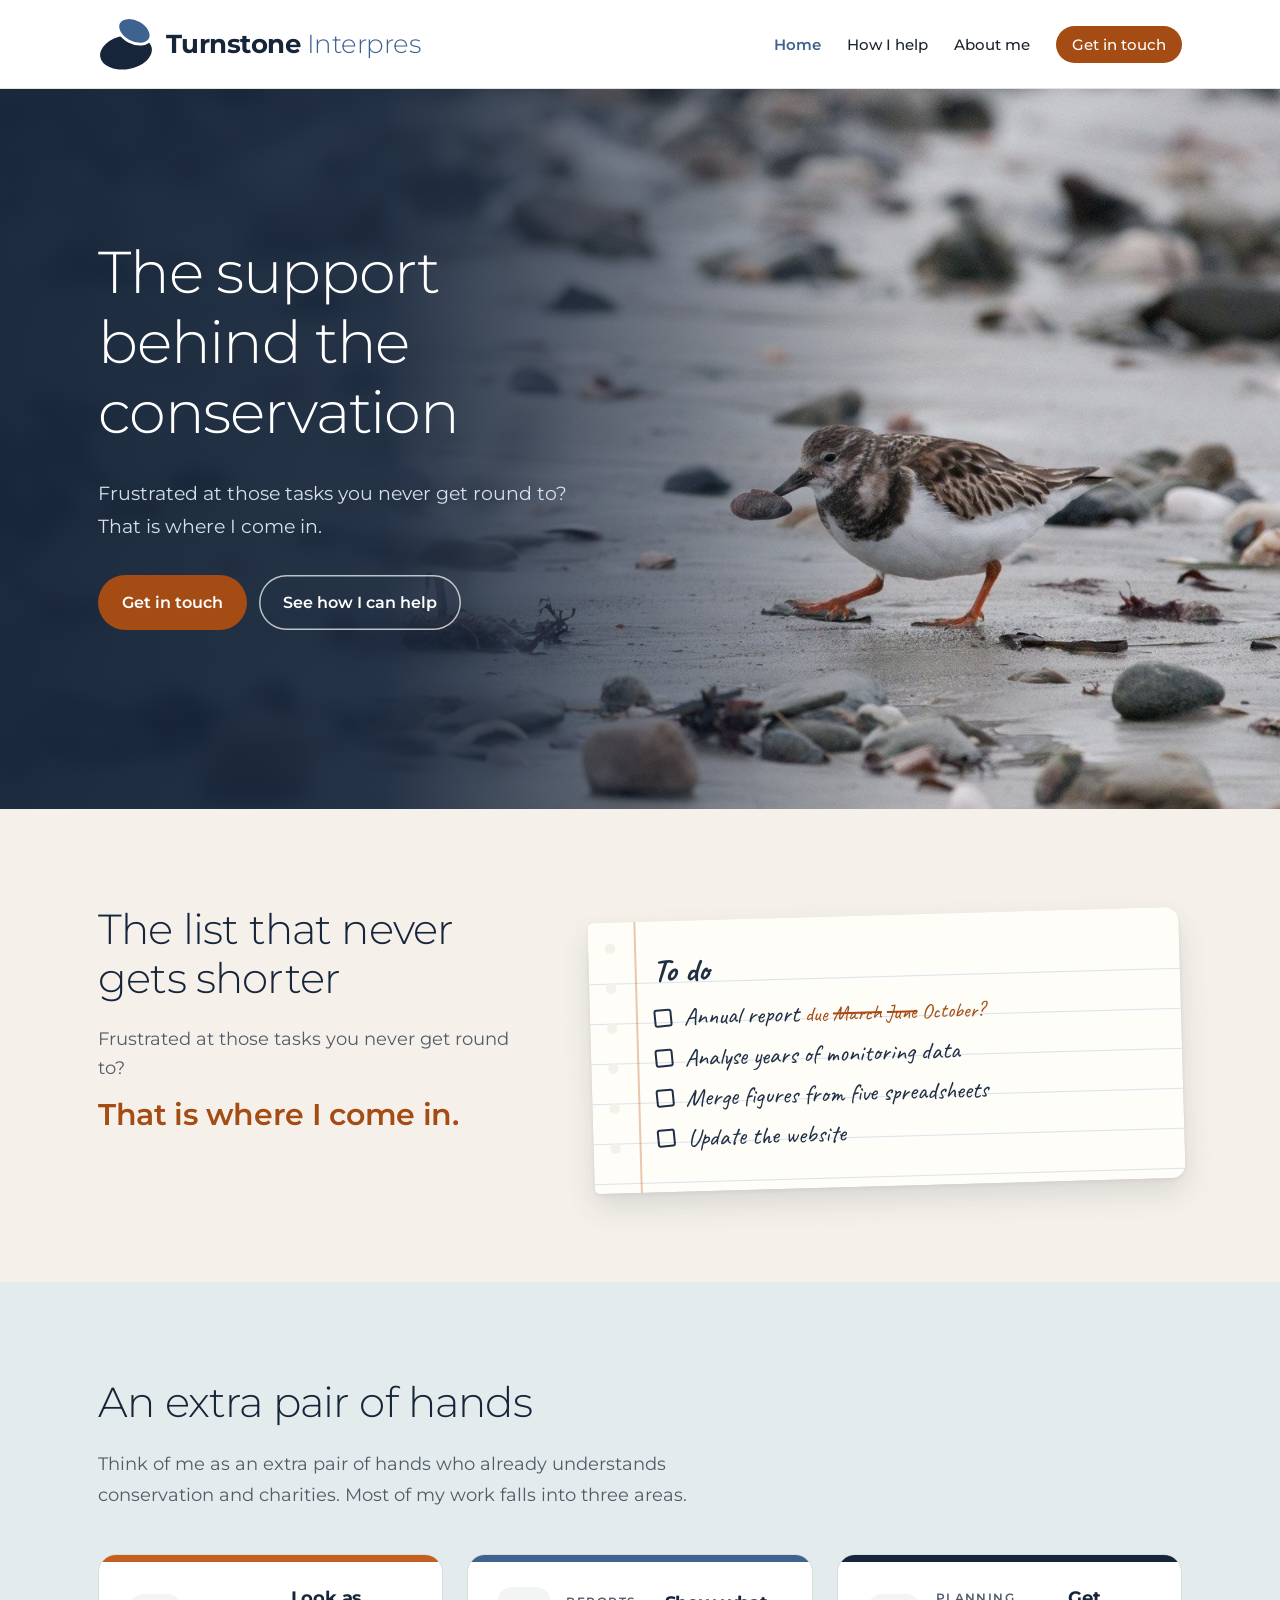
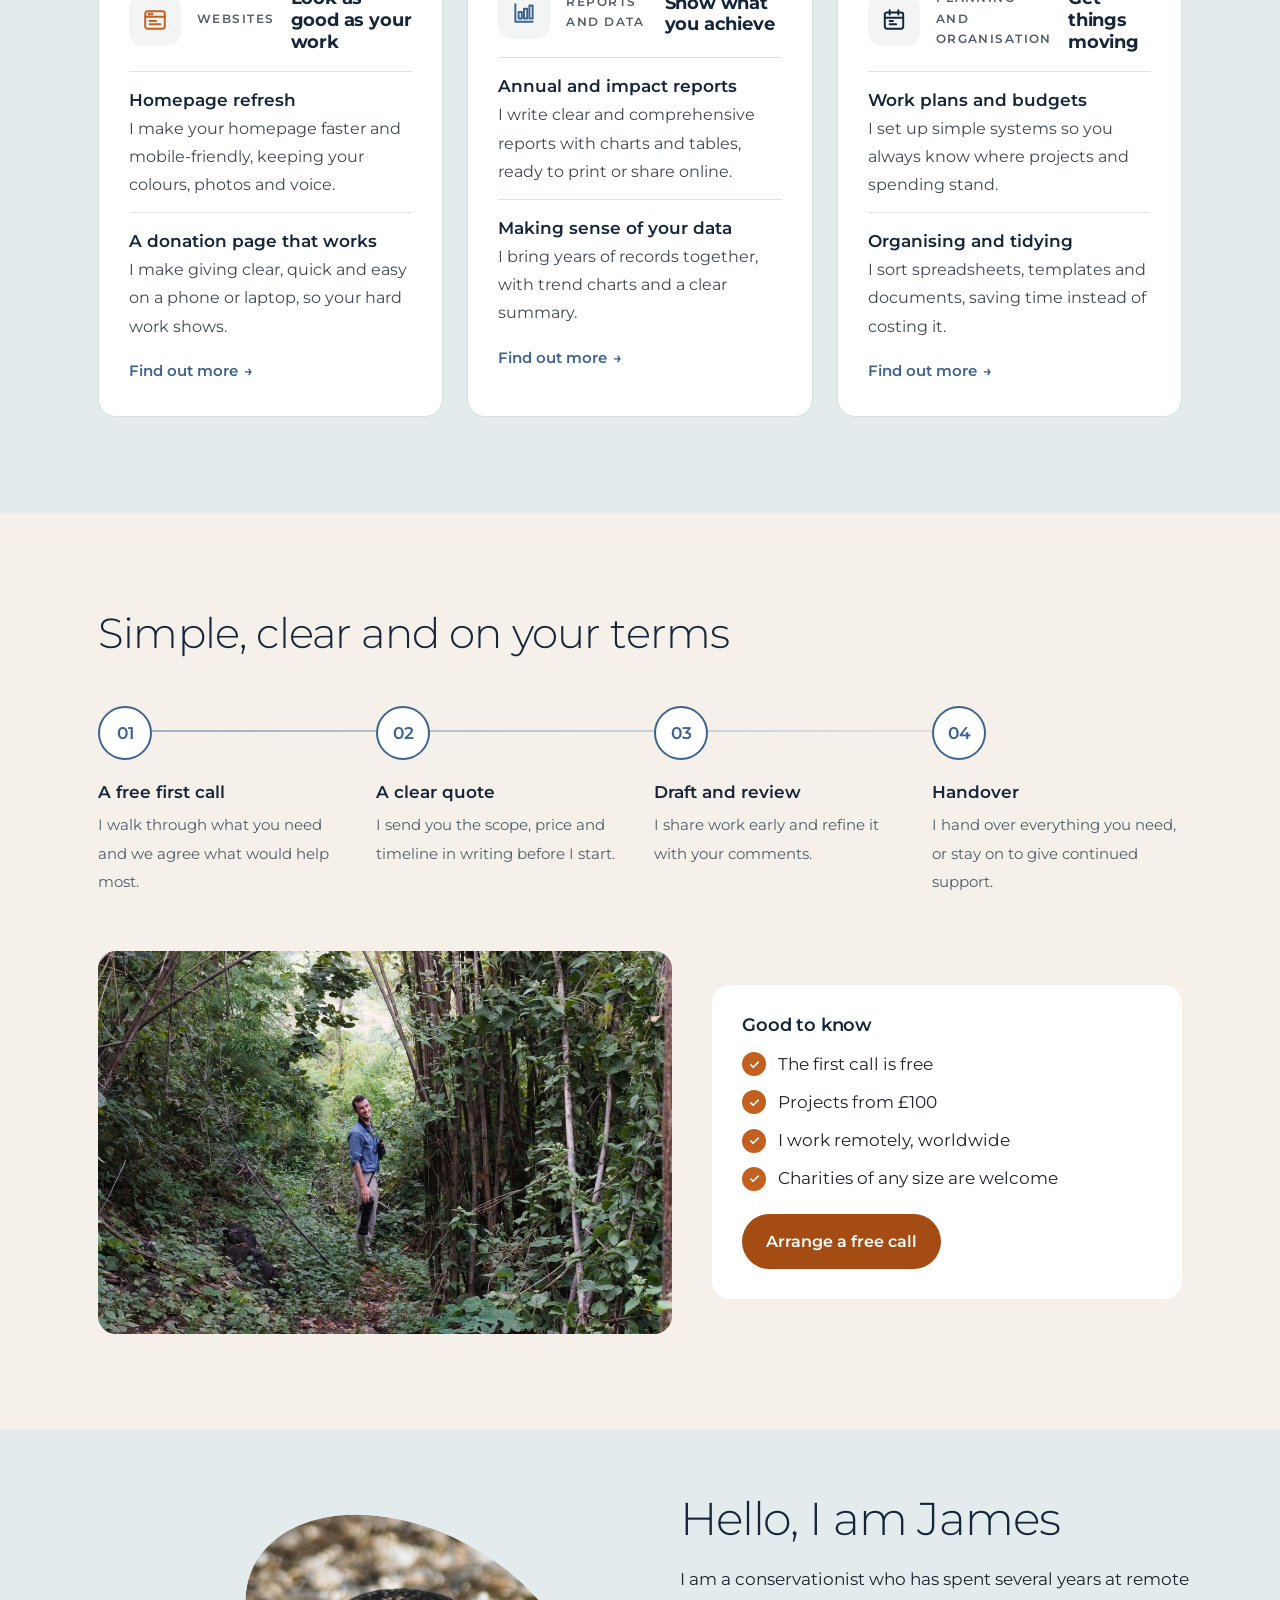
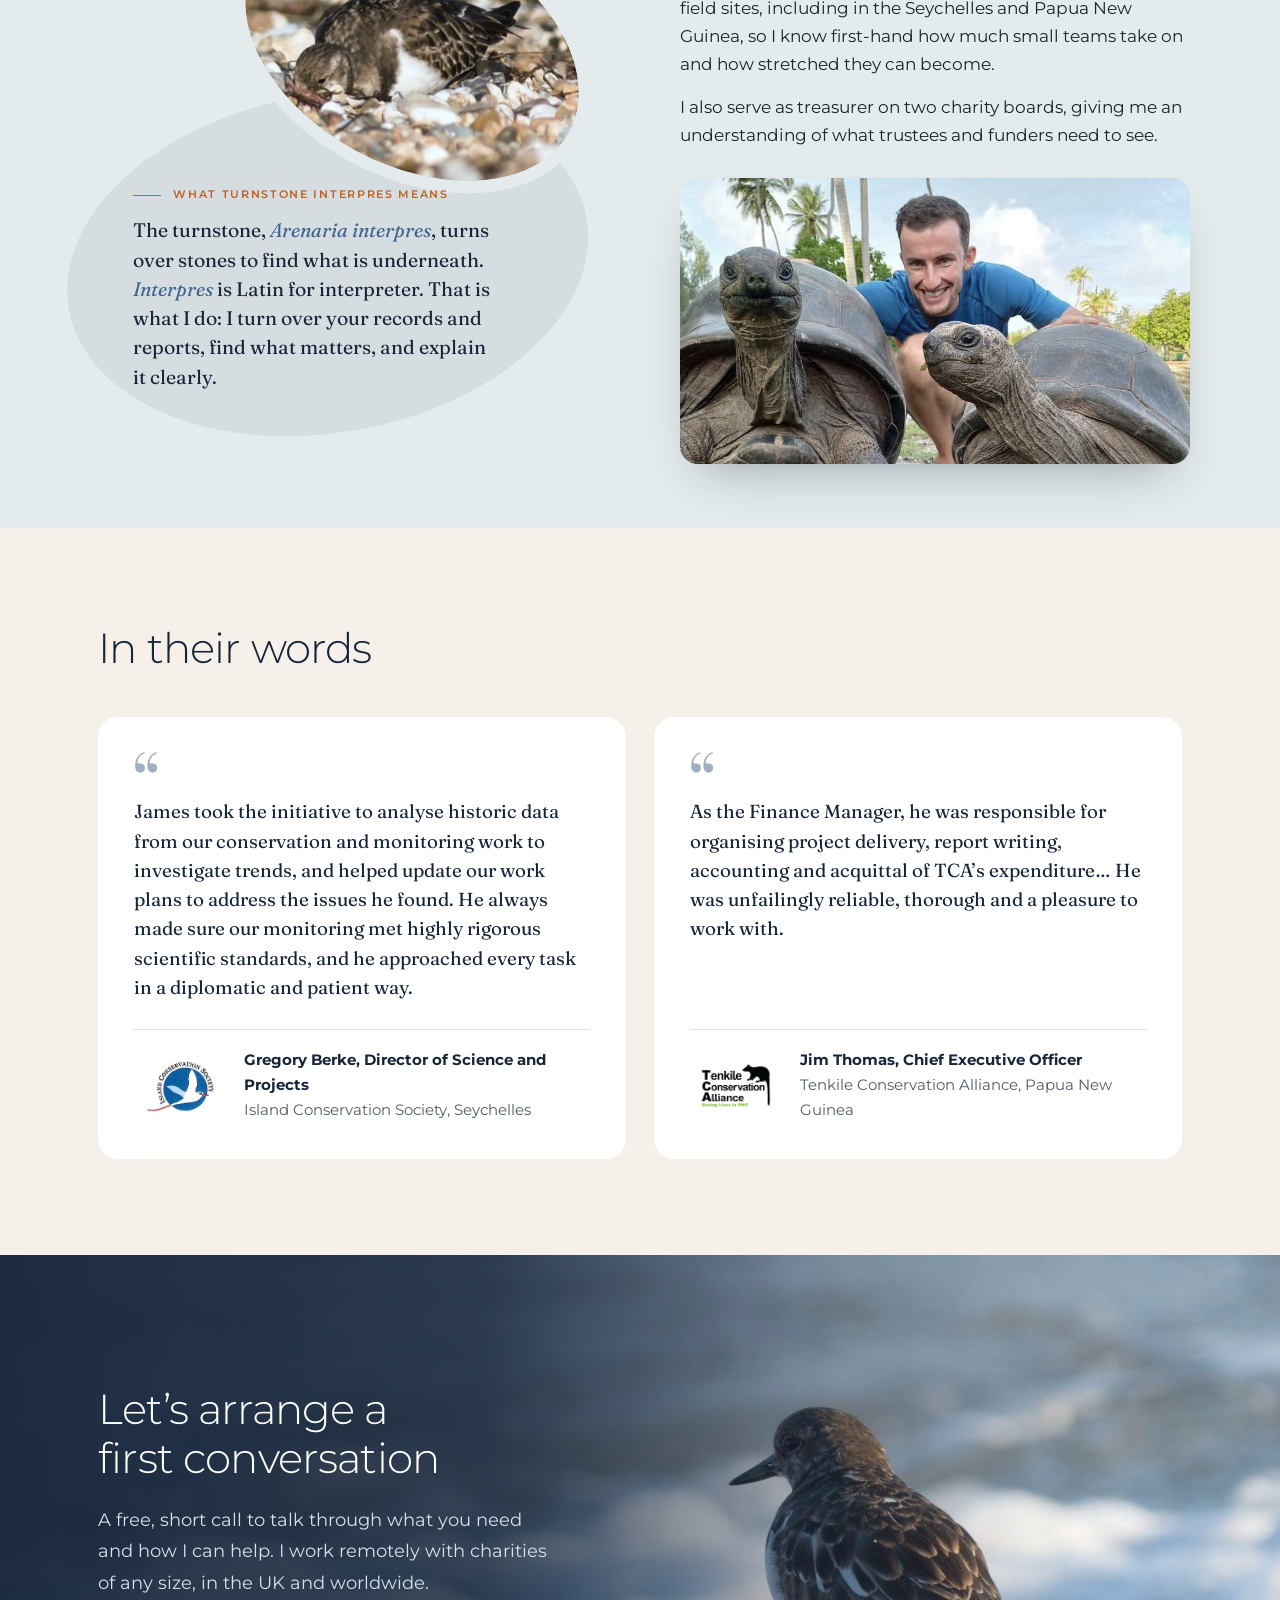
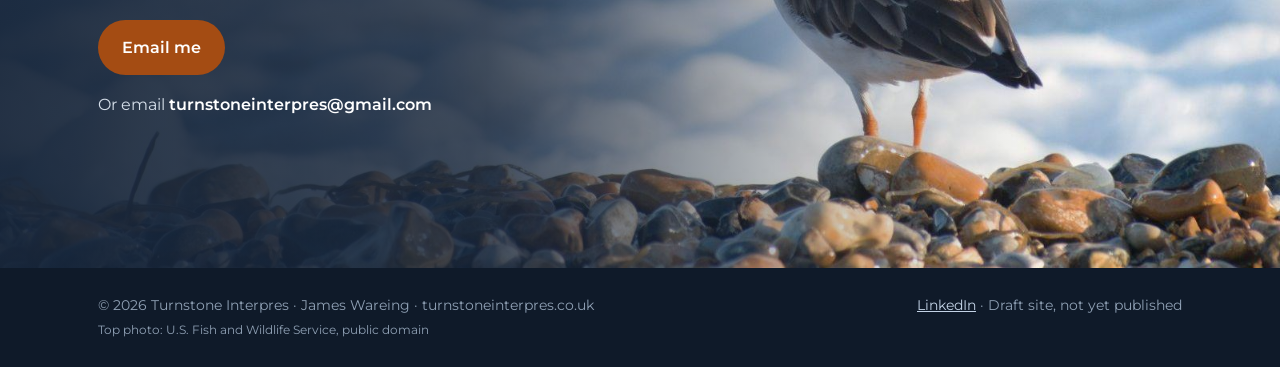
==== index.html @ 76ada9de "Update hero copy and keep it in non-orange text" ====
<!doctype html>
<html lang="en-GB">
<head>
<meta charset="utf-8">
<meta name="viewport" content="width=device-width, initial-scale=1">
<title>Turnstone Interpres | The support behind the conservation</title>
<meta name="description" content="Reports, data, admin support and websites for conservation charities.">
<meta name="robots" content="noindex">
<link rel="icon" href="images/favicon.svg" type="image/svg+xml">
<link rel="preconnect" href="https://fonts.googleapis.com">
<link href="https://fonts.googleapis.com/css2?family=Fraunces:ital,opsz,wght@0,9..144,400;0,9..144,600;1,9..144,400;1,9..144,500&family=Caveat:wght@500;700&family=Montserrat:ital,wght@0,300;0,400;0,500;0,600;0,700;1,300;1,400&display=swap" rel="stylesheet">
<link rel="stylesheet" href="css/site.css">
</head>
<body>
<a class="skip" href="#top">Skip to content</a>

<header>
  <div class="wrap bar">
    <a class="brand" href="index.html" aria-label="Turnstone Interpres, home">
      <svg viewBox="2 10 120 116" aria-hidden="true">
        <ellipse cx="62" cy="86" rx="56" ry="36" fill="#16253a" transform="rotate(-10 62 86)"/>
        <ellipse cx="80" cy="40" rx="38" ry="25" fill="#3f6390" transform="rotate(28 80 40)"/>
        <ellipse cx="80" cy="40" rx="38" ry="25" fill="none" stroke="#fff" stroke-width="6" transform="rotate(28 80 40)"/>
      </svg>
      <span><span class="name">Turnstone <span class="sub">Interpres</span></span></span>
    </a>
    <nav aria-label="Main">
      <ul>
        <li><a class="active" href="index.html" aria-current="page">Home</a></li>
        <li><a href="what-i-do.html">How I help</a></li>
        <li><a href="#about">About me</a></li>
        <li><a class="cta" href="#contact">Get in touch</a></li>
      </ul>
    </nav>
  </div>
</header>

<main id="top">
  <div class="hero">
    <img src="images/hero-pebble-wide.jpg" alt="A ruddy turnstone picking up a pebble on a stony beach" width="1760" height="900">
    <div class="wrap">
      <div class="text">
        <div class="eyebrow">For conservation charities</div>
        <h1>The support behind the conservation</h1>
        <p class="lead">Frustrated at those tasks you never get round to?<br>That is where I come in.</p>
        <div class="actions">
          <a class="btn primary" href="#contact">Get in touch</a>
          <a class="btn ghost" href="what-i-do.html">See how I can help</a>
        </div>
      </div>
    </div>
  </div>

  <section class="familiar" id="familiar">
    <div class="wrap familiar-grid">
      <div>
        <h2>The list that never gets shorter</h2>
        <p class="statement">Frustrated at those tasks you never get round to?</p>
        <p class="come-in">That is where I come in.</p>
      </div>
      <div class="notebook" role="img" aria-label="A handwritten to-do list: annual report, overdue since March; analyse years of monitoring data; merge figures from five spreadsheets; update the website">
        <p class="nb-title">To do</p>
        <ul aria-hidden="true">
          <li><span class="box"></span><span>Annual report <span class="due">due <s>March</s> <s>June</s> October?</span></span></li>
          <li><span class="box"></span><span>Analyse years of monitoring data</span></li>
          <li><span class="box"></span><span>Merge figures from five spreadsheets</span></li>
          <li><span class="box"></span><span>Update the website</span></li>
        </ul>
      </div>
    </div>
  </section>

  <section id="help" class="help">
    <div class="wrap">
      <div class="eyebrow">How I can help</div>
      <h2>An extra pair of hands</h2>
      <p class="lead">Think of me as an extra pair of hands who already understands conservation and charities. Most of my work falls into three areas.</p>
      <div class="services">
        <div class="card c-web">
          <div class="card-head"><div class="badge"><svg class="icon" aria-hidden="true" viewBox="0 0 24 24"><rect x="3" y="4" width="18" height="16" rx="2"/><path d="M3 9h18"/><circle cx="6.5" cy="6.5" r=".6"/><circle cx="9" cy="6.5" r=".6"/><path d="M7 13h6M7 16h10"/></svg></div><div class="tag">Websites</div><h3>Look as good as your work</h3></div>
          <ul><li><strong>Homepage refresh</strong><span>I make your homepage faster and mobile-friendly, keeping your colours, photos and voice.</span></li><li><strong>A donation page that works</strong><span>I make giving clear, quick and easy on a phone or laptop, so your hard work shows.</span></li></ul>
          <a class="more" href="what-i-do.html#websites" aria-label="Find out more about websites">Find out more</a>
        </div>
        <div class="card c-rep">
          <div class="card-head"><div class="badge"><svg class="icon" aria-hidden="true" viewBox="0 0 24 24"><path d="M4 4v16h16"/><rect x="7" y="11" width="3" height="6"/><rect x="12" y="8" width="3" height="9"/><rect x="17" y="5" width="3" height="12"/></svg></div><div class="tag">Reports and data</div><h3>Show what you achieve</h3></div>
          <ul><li><strong>Annual and impact reports</strong><span>I write clear and comprehensive reports with charts and tables, ready to print or share online.</span></li><li><strong>Making sense of your data</strong><span>I bring years of records together, with trend charts and a clear summary.</span></li></ul>
          <a class="more" href="what-i-do.html#reports" aria-label="Find out more about reports and data">Find out more</a>
        </div>
        <div class="card c-plan">
          <div class="card-head"><div class="badge"><svg class="icon" aria-hidden="true" viewBox="0 0 24 24"><rect x="3.5" y="5" width="17" height="15" rx="2"/><path d="M3.5 10h17M8 3v4M16 3v4"/><path d="M8 13h3M8 16h6"/></svg></div><div class="tag">Planning and organisation</div><h3>Get things moving</h3></div>
          <ul><li><strong>Work plans and budgets</strong><span>I set up simple systems so you always know where projects and spending stand.</span></li><li><strong>Organising and tidying</strong><span>I sort spreadsheets, templates and documents, saving time instead of costing it.</span></li></ul>
          <a class="more" href="what-i-do.html#admin" aria-label="Find out more about planning and organisation">Find out more</a>
        </div>
      </div>
    </div>
  </section>

  <section id="how" class="how-sec">
    <div class="wrap">
      <div class="eyebrow">How I work</div>
      <h2>Simple, clear and on your terms</h2>
      <ol class="steps">
        <li><strong>A free first call</strong><span>I walk through what you need and we agree what would help most.</span></li>
        <li><strong>A clear quote</strong><span>I send you the scope, price and timeline in writing before I start.</span></li>
        <li><strong>Draft and review</strong><span>I share work early and refine it with your comments.</span></li>
        <li><strong>Handover</strong><span>I hand over everything you need, or stay on to give continued support.</span></li>
      </ol>
      <div class="how-foot">
        <img src="images/james-forest.jpg" alt="James Wareing with binoculars and a camera on a forest track" width="1100" height="734" loading="lazy">
        <div class="ai facts-box">
          <h3>Good to know</h3>
          <ul class="checks light">
            <li><span class="tick"><svg aria-hidden="true" viewBox="0 0 24 24"><path d="M5 12.5l4.5 4.5L19 7.5"/></svg></span>The first call is free</li>
            <li><span class="tick"><svg aria-hidden="true" viewBox="0 0 24 24"><path d="M5 12.5l4.5 4.5L19 7.5"/></svg></span>Projects from &#163;100</li>
            <li><span class="tick"><svg aria-hidden="true" viewBox="0 0 24 24"><path d="M5 12.5l4.5 4.5L19 7.5"/></svg></span>I work remotely, worldwide</li>
            <li><span class="tick"><svg aria-hidden="true" viewBox="0 0 24 24"><path d="M5 12.5l4.5 4.5L19 7.5"/></svg></span>Charities of any size are welcome</li>
          </ul>
          <a class="btn primary" href="#contact">Arrange a free call</a>
        </div>
      </div>
    </div>
  </section>

  <section class="ab" id="about" aria-labelledby="about-h">
    <div class="ab-wrap">
      <div class="person">
        <h2 id="about-h">Hello, I am James</h2>
        <p>I am a conservationist who has spent several years at remote field sites, including in the Seychelles and Papua New Guinea, so I know first-hand how much small teams take on and how stretched they can become.</p>
        <p>I also serve as treasurer on two charity boards, giving me an understanding of what trustees and funders need to see.</p>
        <div class="photo"><img src="images/about-tortoises-t.jpg" alt="James Wareing crouching between two giant tortoises in the Seychelles" width="930" height="775" loading="lazy"></div>
      </div>
      <figure class="mark">
        <svg viewBox="2 10 124 116" aria-hidden="true">
          <defs><clipPath id="ab-small"><ellipse cx="80" cy="40" rx="38" ry="25" transform="rotate(28 80 40)"/></clipPath></defs>
          <ellipse class="big" cx="62" cy="86" rx="56" ry="36" fill="#16253a" fill-opacity=".065" transform="rotate(-10 62 86)"/>
          <image href="images/about-forage.jpg" x="30" y="8" width="102" height="64.6" preserveAspectRatio="xMidYMid slice" clip-path="url(#ab-small)"/>
          <ellipse cx="80" cy="40" rx="39.3" ry="26.3" fill="none" stroke="#e4ebec" stroke-width="2.6" transform="rotate(28 80 40)"/>
        </svg>
        <figcaption class="meaning">
          <h3 class="kicker">What Turnstone Interpres means</h3>
          <blockquote>The turnstone, <em>Arenaria interpres</em>, turns over stones to find what is underneath. <em>Interpres</em> is Latin for interpreter. That is what I do: I turn over your records and reports, find what matters, and explain it clearly.</blockquote>
        </figcaption>
      </figure>
    </div>
  </section>

  <section id="references" class="refs">
    <div class="wrap">
      <div class="eyebrow">What people say</div>
      <h2>In their words</h2>
      <div class="quotes">
        <blockquote>
          <p>James took the initiative to analyse historic data from our conservation and monitoring work to investigate trends, and helped update our work plans to address the issues he found. He always made sure our monitoring met highly rigorous scientific standards, and he approached every task in a diplomatic and patient way.</p>
          <footer><img class="org" src="images/partners/ics-logo.jpg" alt="Island Conservation Society logo" width="171" height="128" loading="lazy"><div><strong>Gregory Berke, Director of Science and Projects</strong>Island Conservation Society, Seychelles</div></footer>
        </blockquote>
        <blockquote>
          <p>As the Finance Manager, he was responsible for organising project delivery, report writing, accounting and acquittal of TCA&rsquo;s expenditure&hellip; He was unfailingly reliable, thorough and a pleasure to work with.</p>
          <footer><img class="org" src="images/partners/tca-logo.png" alt="Tenkile Conservation Alliance logo" width="168" height="111" loading="lazy"><div><strong>Jim Thomas, Chief Executive Officer</strong>Tenkile Conservation Alliance, Papua New Guinea</div></footer>
        </blockquote>
      </div>
    </div>
  </section>

  <section class="contact" id="contact">
    <img src="images/contact-turnstone.jpg" alt="" width="1600" height="800" loading="lazy">
    <div class="wrap">
      <h2>Let&rsquo;s arrange a first conversation</h2>
      <p>A free, short call to talk through what you need and how I can help. I work remotely with charities of any size, in the UK and worldwide.</p>
      <a class="btn primary" href="mailto:turnstoneinterpres@gmail.com?subject=First%20conversation">Email me</a>
      <p class="email-line">Or email <a href="mailto:turnstoneinterpres@gmail.com?subject=First%20conversation">turnstoneinterpres@gmail.com</a></p>
    </div>
  </section>
</main>

<footer class="site-foot">
  <div class="wrap">
    <span>&copy; 2026 Turnstone Interpres &middot; James Wareing &middot; turnstoneinterpres.co.uk<br><small>Top photo: U.S. Fish and Wildlife Service, public domain</small></span>
    <span><a href="https://www.linkedin.com/in/james-wareing-8b28aa13" target="_blank" rel="noopener">LinkedIn</a> &middot; Draft site, not yet published</span>
  </div>
</footer>

</body>
</html>
---- css/site.css ----
@charset "UTF-8";
/* Colours taken from the turnstone photo: shoreline blue water, slate plumage, sand, orange legs */
:root {
  --tide:#16253a;      /* deepest navy */
  --tide2:#22385a;
  --shore:#3f6390;     /* water blue, deepened for contrast */
  --shore-soft:#a0afc4;/* water blue as in the photo */
  --mist:#e4ebec;
  --mist2:#f2f5f4;
  --sand:#f5f1ea;
  --slate:#4c515b;
  --ink:#1c232d;
  --ink2:#525c69;
  --line:#dfe3e1;
  --leg:#c35f1f;       /* turnstone leg orange */
  --leg-dark:#8a3f0f;
  --btn:#a44c13;
  --white:#ffffff;
}
* { box-sizing:border-box; }
html { scroll-behavior:smooth; }
body { margin:0; font:16.5px/1.7 Montserrat, "Segoe UI", system-ui, sans-serif; color:var(--ink); background:var(--white); -webkit-font-smoothing:antialiased; }
img { max-width:100%; height:auto; display:block; }
a { color:var(--shore); }
h1, h2, h3 { font-family:Montserrat, "Segoe UI", system-ui, sans-serif; color:var(--tide); line-height:1.18; margin:0 0 .5em; letter-spacing:-.02em; }
h1 { font-size:clamp(2.3rem, 5vw, 3.7rem); font-weight:300; }
h2 { font-size:clamp(1.8rem, 3.6vw, 2.6rem); font-weight:300; }
h3 { font-size:1.15rem; font-weight:600; letter-spacing:-.01em; }
p { margin:0 0 1em; }
.wrap { max-width:1140px; margin:0 auto; padding:0 28px; }
.eyebrow { display:inline-flex; align-items:center; gap:10px; text-transform:uppercase; letter-spacing:.16em; font-size:.75rem; font-weight:600; color:var(--shore); margin-bottom:16px; }
.eyebrow::before { content:""; width:28px; height:2px; background:currentColor; }
.lead { font-size:1.15rem; color:var(--ink2); max-width:640px; }
section { padding:96px 0; }
.icon { width:26px; height:26px; fill:none; stroke:currentColor; stroke-width:1.8; stroke-linecap:round; stroke-linejoin:round; }

/* Header */
header { background:rgba(255,255,255,.96); backdrop-filter:blur(8px); border-bottom:1px solid var(--line); position:sticky; top:0; z-index:10; }
.bar { display:flex; align-items:center; justify-content:space-between; gap:16px; min-height:88px; }
.brand { display:flex; align-items:center; gap:12px; text-decoration:none; }
.brand svg { width:56px; height:56px; flex:none; }
.brand .name { font-family:Montserrat, "Segoe UI", system-ui, sans-serif; font-weight:700; font-size:1.6rem; letter-spacing:-.02em; color:var(--tide); line-height:1; display:block; }
.brand .name .sub { color:var(--shore); font-weight:300; }
.brand .latin { font-family:Fraunces, Georgia, serif; font-style:italic; font-size:.85rem; color:var(--ink2); display:block; margin-top:4px; }
nav ul { list-style:none; display:flex; flex-wrap:wrap; align-items:center; gap:6px 26px; margin:0; padding:0; }
nav a { text-decoration:none; color:var(--ink); font-weight:500; font-size:.95rem; }
nav a:hover { color:var(--shore); }
nav .cta { background:var(--btn); color:#fff; padding:9px 16px; border-radius:999px; }
nav .cta:hover { background:var(--leg-dark); color:#fff; }

/* Buttons */
.btn { display:inline-flex; align-items:center; gap:8px; padding:14px 24px; border-radius:999px; text-decoration:none; font-weight:600; font-size:1rem; transition:background .15s, color .15s; }
.btn.primary { background:var(--btn); color:#fff; }
.btn.primary:hover { background:var(--leg-dark); }
.btn.ghost { color:#fff; box-shadow:inset 0 0 0 1.5px rgba(255,255,255,.7); }
.btn.ghost:hover { background:#fff; color:var(--tide); }
.actions { display:flex; flex-wrap:wrap; gap:12px; margin-top:32px; }

/* Hero */
.hero { position:relative; display:flex; align-items:center; min-height:min(86vh, 720px); background:var(--tide); color:#fff; overflow:hidden; }
.hero > img { position:absolute; inset:0; width:100%; height:100%; object-fit:cover; object-position:75% 62%; }
.hero::before { content:""; position:absolute; inset:0; z-index:1; background:linear-gradient(90deg, rgba(22,37,58,.96) 0%, rgba(22,37,58,.9) 30%, rgba(22,37,58,.45) 52%, rgba(22,37,58,0) 72%); }
.hero .wrap { position:relative; z-index:2; width:100%; padding-top:80px; padding-bottom:110px; }
.hero .text { max-width:560px; }
.hero-note { position:absolute; z-index:2; right:max(28px, calc((100vw - 1140px) / 2 + 28px)); bottom:24px; max-width:430px; margin:0; font-size:.82rem; line-height:1.5; color:#f2f5f7; background:rgba(22,37,58,.55); backdrop-filter:blur(4px); padding:10px 14px; border-radius:10px; }
.hero-note strong { font-weight:600; display:block; }
.hero h1 { color:#fff; }
.hero .eyebrow { color:var(--shore-soft); }
.hero .lead { color:#d6dfea; font-size:1.2rem; }

/* Sound familiar */
.familiar { background:var(--sand); }
.familiar-grid { display:grid; grid-template-columns:.85fr 1.15fr; gap:56px; align-items:start; }
.pains { list-style:none; margin:0; padding:0; display:grid; grid-template-columns:1fr 1fr; gap:14px; }
.pains li { display:flex; gap:14px; align-items:flex-start; background:#fff; border-radius:14px; padding:18px; box-shadow:0 1px 2px rgba(22,37,58,.06); }
.pains .dot { flex:none; width:24px; height:24px; color:var(--tide); display:grid; place-items:center; margin-top:1px; }
.pains .dot .icon { width:21px; height:21px; }
.statement { font-size:1.15rem; line-height:1.6; color:var(--ink2); margin-top:8px; }
.statement strong { font-weight:600; color:var(--tide); }

/* Services */
.help { background:var(--mist); }
.services { display:grid; grid-template-columns:repeat(3, 1fr); gap:24px; margin-top:44px; }
.card { border:1px solid #d6dedd; border-radius:18px; padding:32px 30px; background:#fff; position:relative; overflow:hidden; transition:transform .2s, box-shadow .2s; }
.card:hover { transform:translateY(-3px); box-shadow:0 18px 40px rgba(22,37,58,.10); }
.card::before { content:""; position:absolute; left:0; right:0; top:0; height:7px; background:var(--shore); }
.card:nth-child(2)::before { background:var(--tide); }
.card:nth-child(3)::before { background:var(--leg); }
.card .badge { width:52px; height:52px; border-radius:14px; background:var(--mist2); color:var(--shore); display:grid; place-items:center; margin-bottom:20px; }
.card .tag { font-size:.75rem; font-weight:600; text-transform:uppercase; letter-spacing:.12em; color:var(--ink2); margin-bottom:6px; }
.card ul { list-style:none; margin:18px 0 0; padding:0; }
.card li { padding:14px 0 0; margin-top:14px; border-top:1px solid var(--line); }
.card li strong { display:block; color:var(--tide); font-weight:600; }
.card li span { color:var(--ink2); font-size:.95rem; }

/* Website matters */
.web { background:var(--tide); color:#d6dfea; position:relative; overflow:hidden; }
.web::after { content:""; position:absolute; right:-160px; top:-160px; width:520px; height:520px; border-radius:50%; background:radial-gradient(circle, rgba(160,175,196,.18), rgba(160,175,196,0) 70%); }
.web h2 { color:#fff; }
.web .eyebrow { color:var(--shore-soft); }
.web .lead { color:#c3cfdc; }
.web-grid { display:grid; grid-template-columns:1fr 1fr; gap:48px; align-items:center; margin-top:48px; position:relative; z-index:1; }
.stat { border-left:3px solid var(--leg); padding-left:28px; }
.stat .big { font-family:Montserrat, "Segoe UI", system-ui, sans-serif; font-weight:300; font-size:clamp(3rem, 7vw, 5rem); color:#fff; line-height:1; letter-spacing:-.03em; }
.stat .big small { font-size:.45em; font-weight:700; color:var(--shore-soft); letter-spacing:0; }
.stat p { margin:14px 0 10px; color:#d6dfea; font-size:1.15rem; max-width:420px; }
.stat .src { font-size:.8rem; color:#9fb0c4; }
.stat .src a { color:#c3d3e6; }
.good { background:rgba(255,255,255,.06); border:1px solid rgba(255,255,255,.1); border-radius:20px; padding:32px 36px; }
.good h3 { color:#fff; font-size:1.3rem; margin-bottom:18px; }
.checks { list-style:none; margin:0; padding:0; display:grid; gap:14px; }
.checks li { display:flex; gap:12px; align-items:flex-start; color:#e6edf4; }
.checks .tick { flex:none; width:26px; height:26px; border-radius:50%; background:var(--leg); display:grid; place-items:center; margin-top:1px; }
.checks .tick svg { width:14px; height:14px; stroke:#fff; stroke-width:3; fill:none; stroke-linecap:round; stroke-linejoin:round; }

/* How I work */
.steps { list-style:none; margin:48px 0 0; padding:0; display:grid; grid-template-columns:repeat(4, 1fr); gap:28px; position:relative; counter-reset:step; }
.steps::before { content:""; position:absolute; left:24px; right:24px; top:24px; height:2px; background:linear-gradient(90deg, var(--shore-soft), var(--line)); }
.steps li { position:relative; counter-increment:step; }
.steps li::before { content:counter(step, decimal-leading-zero); display:grid; place-items:center; width:50px; height:50px; border-radius:50%; background:#fff; border:2px solid var(--shore); color:var(--shore); font-family:Montserrat, "Segoe UI", system-ui, sans-serif; font-weight:600; margin-bottom:18px; position:relative; }
.steps strong { display:block; color:var(--tide); font-weight:600; font-size:1.05rem; margin-bottom:4px; }
.steps span { color:var(--ink2); font-size:.96rem; }
.how-foot { display:grid; grid-template-columns:1.1fr .9fr; gap:40px; align-items:center; margin-top:56px; }
.how-foot img { border-radius:18px; width:100%; aspect-ratio:3/2; object-fit:cover; }
.ai { background:#fff; border-radius:18px; padding:30px; }
.ai h3 { font-size:1.1rem; }
.ai h3.latin { font-family:Fraunces, Georgia, serif; font-style:italic; font-weight:500; color:var(--shore); font-size:1.4rem; letter-spacing:0; }
.ai p { color:var(--ink2); margin:0; }

/* About */
.about { background:var(--mist); }
.how-sec { background:var(--sand); }
.about-grid { display:grid; grid-template-columns:1fr 1fr; gap:64px; align-items:center; }
.portrait { position:relative; }
.portrait .frame { position:relative; }
.portrait .frame::before { content:""; position:absolute; inset:24px -24px -24px 24px; background:var(--shore-soft); border-radius:22px; }
.portrait img { position:relative; border-radius:22px; box-shadow:0 20px 40px rgba(22,37,58,.18); }
.portrait figcaption { position:relative; margin-top:36px; font-size:.88rem; color:var(--ink2); }
.why { margin-top:26px; padding:22px 24px; background:#fff; border-radius:16px; }
.why .latin { font-family:Fraunces, Georgia, serif; font-style:italic; color:var(--shore); font-size:1.15rem; }
.why p { margin:6px 0 0; color:var(--ink2); }
.facts { display:grid; grid-template-columns:repeat(4, 1fr); gap:16px; margin-top:56px; }
.fact { background:#fff; border-radius:16px; padding:22px; }
.fact .k { font-size:.75rem; text-transform:uppercase; letter-spacing:.12em; color:var(--shore); font-weight:600; }
.fact .v { font-weight:600; color:var(--tide); margin:6px 0 4px; line-height:1.3; }
.fact .d { color:var(--ink2); font-size:.93rem; }

/* References */
.quotes { display:grid; grid-template-columns:1fr 1fr; gap:28px; margin-top:44px; }
.refs { background:var(--sand); }
blockquote { margin:0; padding:36px; border-radius:20px; background:#fff; position:relative; display:flex; flex-direction:column; }
blockquote::before { content:"\201C"; font-family:Fraunces, Georgia, serif; font-size:5rem; line-height:.8; color:var(--shore-soft); display:block; height:44px; }
blockquote p { font-family:Fraunces, Georgia, serif; font-size:1.18rem; line-height:1.55; color:var(--tide); flex:1; }
blockquote footer { font-size:.92rem; color:var(--ink2); border-top:1px solid var(--line); padding-top:18px; margin-top:8px; display:flex; align-items:center; gap:18px; }
blockquote footer img.org { height:58px; width:auto; flex:none; background:#fff; border-radius:10px; padding:6px 8px; mix-blend-mode:multiply; }
blockquote footer strong { display:block; color:var(--tide); }

/* Contact */
.contact { position:relative; overflow:hidden; color:#fff; text-align:left; padding:130px 0; background:var(--tide); }
.contact > img { position:absolute; inset:0; width:100%; height:100%; object-fit:cover; object-position:100% 50%; }
.contact::before { content:""; position:absolute; inset:0; z-index:1; background:linear-gradient(90deg, rgba(22,37,58,.94) 0%, rgba(22,37,58,.82) 38%, rgba(22,37,58,.2) 66%, rgba(22,37,58,0) 85%); }
.contact .wrap { position:relative; z-index:2; }
.contact h2 { color:#fff; }
.contact p { max-width:460px; margin:0 0 1.2em; color:#d6dfea; font-size:1.15rem; }
.contact h2 { max-width:520px; }
.site-foot { background:#0f1a29; color:#8fa0b4; font-size:.88rem; padding:26px 0; }
.site-foot a { color:#c3d3e6; }
.site-foot .wrap { display:flex; flex-wrap:wrap; justify-content:space-between; gap:8px; }

@media (max-width:960px) {
  .hero { display:block; min-height:0; }
  .hero > img { position:relative; height:380px; }
  .hero::before { inset:0 0 auto 0; height:380px; background:linear-gradient(180deg, rgba(22,37,58,0) 55%, rgba(22,37,58,1) 100%); }
  .hero .wrap { padding:32px 28px 24px; }
  .hero-note { position:static; max-width:none; margin:0 28px 48px; background:rgba(255,255,255,.07); }
  .familiar-grid, .web-grid, .how-foot, .about-grid, .quotes { grid-template-columns:1fr; }
  .services, .facts { grid-template-columns:1fr 1fr; }
  .steps { grid-template-columns:1fr 1fr; }
  .steps::before { display:none; }
  .portrait { max-width:520px; }
}
@media (max-width:640px) {
  body { font-size:16px; }
  .wrap { padding:0 16px; }
  header { position:static; }
  .bar { flex-direction:column; align-items:flex-start; padding:14px 16px; }
  nav ul { gap:6px 18px; }
  section { padding:64px 0; }
  .hero > img { height:300px; object-position:70% 62%; }
  .hero::before { height:300px; }
  .hero .wrap { padding:28px 16px 20px; }
  .hero-note { margin:0 16px 44px; }
  .pains, .services, .steps, .facts { grid-template-columns:1fr; }
  .good { padding:26px; }
  .stat { padding-left:20px; }
  .card, blockquote { padding:26px; }
  .portrait .frame::before { inset:14px -10px -14px 14px; }
  .contact { padding:200px 0 56px; }
  .contact > img { object-position:62% 40%; }
  .contact::before { background:linear-gradient(180deg, rgba(22,37,58,0) 0%, rgba(22,37,58,.55) 40%, rgba(22,37,58,.95) 75%); }
}

/* ---------- Shared additions for the two-page site ---------- */
nav a.active { color:var(--shore); }
.card .more { display:inline-flex; align-items:center; gap:6px; margin-top:18px; font-weight:600; font-size:.95rem; color:var(--shore); text-decoration:none; }
.card .more::after { content:"→"; transition:transform .15s; }
.card .more:hover::after { transform:translateX(3px); }

/* What I do page */
.page-hero { background:var(--tide); color:#fff; padding:88px 0 80px; position:relative; overflow:hidden; }
.page-hero::after { content:""; position:absolute; right:-140px; top:-140px; width:480px; height:480px; border-radius:50%; background:radial-gradient(circle, rgba(160,175,196,.2), rgba(160,175,196,0) 70%); }
.page-hero h1 { color:#fff; max-width:760px; }
.page-hero .eyebrow { color:var(--shore-soft); }
.page-hero .lead { color:#d6dfea; }
.jump { display:flex; flex-wrap:wrap; gap:10px; margin-top:28px; position:relative; z-index:1; }
.jump a { color:#fff; text-decoration:none; padding:9px 16px; border-radius:999px; box-shadow:inset 0 0 0 1.5px rgba(255,255,255,.45); font-weight:500; font-size:.95rem; }
.jump a:hover { background:#fff; color:var(--tide); }
.svc { display:grid; grid-template-columns:1fr 1.05fr; gap:56px; align-items:center; }
.svc-list { list-style:none; margin:24px 0 0; padding:0; }
.svc-list li { padding:16px 0; border-top:1px solid var(--line); }
.svc-list li strong { display:block; color:var(--tide); font-weight:600; }
.svc-list li span { color:var(--ink2); font-size:.96rem; }
.reports-sec { background:var(--sand); }
.admin-sec { background:var(--mist); }
.examples { display:grid; gap:14px; }
.example-card { background:#fff; border-radius:16px; padding:20px 22px; display:flex; gap:16px; align-items:flex-start; }
.example-card .dot { flex:none; width:42px; height:42px; border-radius:12px; background:var(--mist2); color:var(--shore); display:grid; place-items:center; }
.example-card strong { display:block; color:var(--tide); font-weight:600; }
.example-card span { color:var(--ink2); font-size:.95rem; }

/* Before and after illustration */
.ba { background:#fff; border-radius:20px; padding:26px; box-shadow:0 14px 34px rgba(22,37,58,.08); }
.ba-label { font-size:.72rem; letter-spacing:.14em; text-transform:uppercase; font-weight:600; color:var(--ink2); margin-bottom:8px; }
.sheet { width:100%; border-collapse:collapse; font-family:Consolas, "Courier New", monospace; font-size:.8rem; background:#fbfbf9; }
.sheet td, .sheet th { border:1px solid #dcdcd6; padding:5px 8px; text-align:left; color:#3d4148; }
.sheet th { background:#efefea; font-weight:600; }
.sheet .warn { background:#fdf1e7; }
.ba-arrow { text-align:center; color:var(--leg); font-size:1.6rem; line-height:1; margin:14px 0; }
.chart-title { font-weight:600; color:var(--tide); margin:0 0 2px; }
.chart-sub { font-size:.85rem; color:var(--ink2); margin:0 0 8px; }
.chart svg { width:100%; height:auto; display:block; }
.ba-note { font-size:.78rem; color:#8a939e; margin:10px 0 0; }
@media (max-width:960px) { .svc { grid-template-columns:1fr; gap:36px; } }

.web .web-offer { display:grid; grid-template-columns:1fr 1fr; gap:0 40px; max-width:900px; position:relative; z-index:1; }
.web .web-offer li { border-top-color:rgba(255,255,255,.15); }
.web .web-offer li strong { color:#fff; }
.web .web-offer li span { color:#c3cfdc; }
@media (max-width:640px) { .web .web-offer { grid-template-columns:1fr; } .ba { padding:18px; } .sheet { font-size:.74rem; } }
.legend-row { display:flex; gap:18px; font-size:.8rem; color:var(--ink2); margin-top:6px; }
.legend-row span { display:inline-flex; align-items:center; gap:7px; }
.lg-dot { width:8px; height:8px; border-radius:50%; background:#a0afc4; display:inline-block; }
.lg-line { width:18px; height:3px; border-radius:2px; background:#3f6390; display:inline-block; }
.source { margin-top:12px; font-size:.8rem; color:#7a8594; }
.source summary { cursor:pointer; font-weight:600; color:var(--shore); list-style:none; display:inline-flex; align-items:center; gap:6px; }
.source summary::-webkit-details-marker { display:none; }
.source summary::after { content:"+"; font-weight:600; }
.source[open] summary::after { content:"−"; }
.source p { margin:8px 0 0; line-height:1.55; }
.jump a.soft { background:var(--shore-soft); color:var(--tide); box-shadow:none; font-weight:600; }
.jump a.soft:hover { background:#fff; }
.takeaways { margin-top:16px; padding-top:14px; border-top:1px solid var(--line); }
.tk-title { font-weight:600; color:var(--tide); margin:0 0 6px; font-size:.95rem; }
.takeaways ul { margin:0; padding-left:18px; color:var(--ink2); font-size:.9rem; }
.takeaways li { margin-bottom:4px; }
.stat-light { border-left:3px solid var(--leg); padding:4px 0 4px 24px; margin-top:28px; max-width:460px; }
.stat-light .big { font-weight:300; font-size:clamp(2.6rem, 5vw, 3.6rem); color:var(--tide); line-height:1; letter-spacing:-.03em; }
.stat-light p { margin:10px 0 6px; color:var(--ink2); }
.stat-light .src { font-size:.8rem; color:#7a8594; }
.name-strip { background:#fff; padding:44px 0; border-bottom:1px solid var(--line); }
.name-inner { display:grid; grid-template-columns:auto 1fr; gap:12px 40px; align-items:baseline; }
.name-strip h2.latin { font-family:Fraunces, Georgia, serif; font-style:italic; font-weight:500; color:var(--shore); font-size:1.5rem; margin:0; letter-spacing:0; }
.name-strip p { margin:0; color:var(--ink2); max-width:720px; }
.facts-box h3 { margin-bottom:14px; }
.checks.light { list-style:none; margin:0 0 22px; padding:0; display:grid; gap:10px; }
.checks.light li { display:flex; gap:12px; align-items:center; color:var(--ink); }
.checks.light .tick { flex:none; width:24px; height:24px; border-radius:50%; background:var(--leg); display:grid; place-items:center; }
.checks.light .tick svg { width:13px; height:13px; stroke:#fff; stroke-width:3; fill:none; stroke-linecap:round; stroke-linejoin:round; }
.email-line { margin-top:16px !important; font-size:1rem !important; }
.email-line a { color:#fff; }
@media (max-width:760px) { .name-inner { grid-template-columns:1fr; } }

/* Accessibility and polish (review fixes) */
a:focus-visible, .btn:focus-visible, summary:focus-visible { outline:3px solid var(--leg); outline-offset:3px; border-radius:6px; }
.web a:focus-visible, .contact a:focus-visible, .page-hero a:focus-visible, .hero a:focus-visible { outline-color:#f0b48a; }
blockquote footer img.org { width:92px; height:64px; object-fit:contain; mix-blend-mode:multiply; }
.portrait { margin:0; }
@media (max-width:960px) { .portrait { margin:0 auto; width:100%; } }
@media (max-width:640px) { .chart svg text { font-size:19px; } }
.lg-line.dashed { background:repeating-linear-gradient(90deg, #3f6390 0 6px, transparent 6px 10px); }
/* Round 2 fixes */
h1, h2 { text-wrap:balance; }
.steps::before { right:calc((100% - 84px) / 4 - 25px); }
.skip { position:absolute; left:16px; top:-60px; z-index:100; background:var(--tide); color:#fff; padding:10px 16px; border-radius:8px; text-decoration:none; font-weight:600; }
.skip:focus { top:12px; }
@media (prefers-reduced-motion: reduce) {
  html { scroll-behavior:auto; }
  *, *::before, *::after { transition:none !important; animation:none !important; }
  .card:hover { transform:none; }
}
@media (max-width:640px) {
  .contact { padding:290px 0 56px; }
  .contact > img { height:300px; bottom:auto; object-position:58% 55%; }
  .contact::before { background:linear-gradient(180deg, rgba(22,37,58,0) 0px, rgba(22,37,58,0) 180px, rgba(22,37,58,1) 300px); }
}
@media (min-width:961px) { .familiar .pains { margin-top:6px; } }

/* Section labels hidden by choice (James, 2 November 2026), except the service names on What I do */
.eyebrow { display:none; }
#reports .eyebrow, #admin .eyebrow, #websites .eyebrow { display:inline-flex; }
.email-line a { font-weight:600; text-decoration:none; color:#fff; }
.email-line a:hover { text-decoration:underline; }

/* ---------- Call notes, 5 November 2026 ---------- */
.hero > img { object-position:100% 60%; }
.hero .text { max-width:520px; }
nav a.active { color:var(--shore); font-weight:600; }
section[id] { scroll-margin-top:96px; }

/* Sound familiar: handwritten notebook */
.statement { margin-bottom:6px; }
.come-in { font-size:clamp(1.5rem, 2.6vw, 1.9rem); font-weight:600; color:var(--btn); margin:0; letter-spacing:-.01em; }
.notebook { position:relative; background:#fffdf7; border-radius:6px 14px 14px 6px; padding:30px 34px 34px 64px; transform:rotate(-1.6deg); box-shadow:0 14px 30px rgba(22,37,58,.12), 0 2px 4px rgba(22,37,58,.06);
  background-image:linear-gradient(90deg, transparent 46px, rgba(195,95,31,.35) 46px, rgba(195,95,31,.35) 48px, transparent 48px), repeating-linear-gradient(180deg, transparent 0 39px, #d9e3ec 39px 40px);
  background-position:0 0, 0 22px; font-family:Caveat, "Segoe Print", cursive; color:#1f2f45; }
.notebook::before { content:""; position:absolute; left:16px; top:20px; bottom:20px; width:12px; background:radial-gradient(circle at 6px 6px, var(--sand) 5px, transparent 5.5px) 0 0 / 12px 40px repeat-y; }
.nb-title { font-size:2rem; font-weight:700; margin:0 0 6px; line-height:40px; }
.notebook ul { list-style:none; margin:0; padding:0; }
.notebook li { display:flex; gap:12px; align-items:center; font-size:1.55rem; line-height:40px; min-height:40px; }
.notebook .box { flex:none; width:18px; height:18px; border:2px solid #1f2f45; border-radius:3px; transform:rotate(-4deg); }
.notebook .due { color:var(--btn); font-size:1.3rem; }
.notebook s { text-decoration-thickness:2px; }
@media (min-width:961px) { .familiar .notebook { margin-top:10px; } }
@media (max-width:640px) { .notebook { padding:24px 20px 26px 52px; transform:rotate(-1deg); } .notebook::before { left:12px; } .notebook li { font-size:1.15rem; } .notebook .due { display:inline; } }

/* Service cards: header row with icon on the left, colour bar per service */
.card-head { display:flex; gap:16px; align-items:center; margin-bottom:6px; }
.card-head .badge { margin:0; flex:none; }
.card-head .tag { margin-bottom:2px; }
.card-head h3 { margin:0; font-weight:700; }
.card::before { height:7px; }
.card.c-web::before, .svc-panel.c-web::before { background:var(--leg); }
.card.c-rep::before, .svc-panel.c-rep::before { background:var(--shore); }
.card.c-plan::before, .svc-panel.c-plan::before { background:var(--tide); }
.c-web .badge { color:var(--leg); }
.c-plan .badge { color:var(--tide); }

/* About: text with overlapping photos */
.about-grid { grid-template-columns:1.05fr .95fr; align-items:start; }
.about-text h3 { margin:26px 0 6px; font-weight:700; }
.photo-stack { position:relative; padding:0 0 120px 0; }
.photo-stack figure { margin:0; }
.photo-stack img { border-radius:18px; width:100%; }
.ph-main img { box-shadow:0 18px 36px rgba(22,37,58,.16); }
.ph-over { position:absolute; left:-44px; bottom:0; width:62%; transform:rotate(-2deg); }
.ph-over img { border:6px solid #fff; box-shadow:0 18px 36px rgba(22,37,58,.22); }
.photo-stack figcaption { font-size:.85rem; color:var(--ink2); margin-top:8px; }
.ph-main figcaption { padding-left:56%; }
@media (max-width:960px) { .photo-stack { max-width:560px; margin-top:12px; } .ph-over { left:-8px; } .ph-main figcaption { padding-left:0; } }
@media (max-width:640px) { .photo-stack { padding-bottom:90px; } .ph-over { width:70%; } .ph-main figcaption { padding-left:0; } }

/* How I help: white service panels on coloured bands, matching the home cards */
.svc-sec { padding:72px 0; }
.svc-sec.sand { background:var(--sand); }
.svc-sec.mist { background:var(--mist); }
.svc-panel { position:relative; background:#fff; border:1px solid #d6dedd; border-radius:22px; padding:40px 44px 44px; overflow:hidden; }
.svc-panel::before { content:""; position:absolute; left:0; right:0; top:0; height:8px; }
.panel-head { display:flex; gap:18px; align-items:center; margin-bottom:22px; }
.panel-head .badge { width:60px; height:60px; border-radius:16px; background:var(--mist2); color:var(--shore); display:grid; place-items:center; flex:none; }
.panel-head .badge .icon { width:30px; height:30px; }
.panel-head h2 { font-weight:700; font-size:clamp(1.6rem, 3vw, 2.1rem); margin:0; letter-spacing:-.02em; }
.panel-head .subtitle { margin:2px 0 0; font-weight:600; color:var(--shore); font-size:1.05rem; }
.svc-panel .svc { gap:48px; align-items:start; }
.svc-panel .ba { box-shadow:none; border:1px solid var(--line); background:var(--mist2); }
.svc-panel .example-card { background:var(--mist2); }
.side-stack { display:grid; gap:20px; }
.good-light { background:var(--mist2); border-radius:16px; padding:24px 26px; }
.good-light h3 { font-weight:700; margin-bottom:14px; }
.good-light .checks.light { margin:0; }
.stat-light { border-left:3px solid var(--leg); padding:4px 0 4px 24px; }
.stat-light .big { font-weight:300; font-size:clamp(2.6rem, 5vw, 3.6rem); color:var(--tide); line-height:1; letter-spacing:-.03em; }
.stat-light p { margin:10px 0 6px; color:var(--ink2); }
.stat-light .src { font-size:.8rem; color:#7a8594; }
.jump a, .jump a.soft { }
@media (max-width:640px) { .svc-panel { padding:30px 20px 26px; border-radius:18px; } .panel-head .badge { width:50px; height:50px; } .svc-sec { padding:48px 0; } }
.panel-lead { max-width:none; margin:0 0 8px; }
.svc-panel .svc-list { margin-top:0; }
.svc-panel.c-web .panel-head .badge { color:var(--leg); }
.svc-panel.c-plan .panel-head .badge { color:var(--tide); }
.jump a.pill-web, .jump a.pill-rep, .jump a.pill-plan { color:#fff; box-shadow:none; font-weight:600; }
.jump a.pill-web { background:var(--btn); }
.jump a.pill-rep { background:var(--shore); }
.jump a.pill-plan { background:#2b4366; box-shadow:inset 0 0 0 1.5px rgba(255,255,255,.35); }
.jump a.pill-web:hover, .jump a.pill-rep:hover, .jump a.pill-plan:hover { background:#fff; color:var(--tide); }
/* Websites panel balance */
.panel-lead { margin-bottom:22px; }
.svc-panel .stat-light { margin-top:22px; }
.svc-panel.c-web .svc { align-items:stretch; }
.svc-panel.c-web .good-light { display:flex; flex-direction:column; justify-content:center; padding:30px 32px; }
.svc-panel.c-web .good-light .checks.light { gap:16px; }
.svc-panel.c-web .good-light { padding:36px 40px; }
.svc-panel.c-web .good-light h3 { font-size:1.35rem; margin-bottom:4px; }
.gl-intro { color:var(--ink2); margin:0 0 20px; }
.svc-panel.c-web .good-light .checks.light { gap:20px; }
.svc-panel.c-web .good-light .checks.light li { font-size:1.08rem; }
.svc-panel.c-web .good-light .tick { width:28px; height:28px; }
/* Planning panel: sample work plan */
.gantt { display:grid; grid-template-columns:auto 1fr; gap:8px 12px; align-items:center; margin-top:8px; }
.gt-months, .gt-track { display:grid; grid-template-columns:repeat(12, 1fr); gap:2px; }
.gt-months span { font-size:.72rem; color:#525c69; text-align:center; font-weight:600; }
.gt-name { font-size:.85rem; color:var(--ink); white-space:nowrap; }
.gt-track { height:16px; background:repeating-linear-gradient(90deg, #e9edec 0 calc(100%/12 - 2px), transparent calc(100%/12 - 2px) calc(100%/12)); border-radius:4px; }
.gt-bar { height:16px; border-radius:4px; }
.gt-bar.plan-a { background:var(--tide); }
.gt-bar.plan-b { background:var(--shore); }
.gt-bar.plan-c { background:var(--leg); }
.budget { margin-top:22px; padding-top:16px; border-top:1px solid var(--line); }
.bd-top { display:flex; justify-content:space-between; gap:12px; font-size:.88rem; color:var(--ink2); margin-bottom:8px; }
.bd-top strong { color:var(--tide); font-weight:600; }
.bd-bar { height:10px; background:#e2e7e6; border-radius:6px; overflow:hidden; }
.bd-bar span { display:block; height:100%; background:var(--tide); border-radius:6px; }
@media (max-width:640px) { .gt-name { font-size:.75rem; } .gt-months span { font-size:.62rem; } }
/* Reports panel balance: takeaways sit under the services, chart card on its own */
.takeaways.side-note { margin-top:22px; padding:4px 0 4px 24px; border-top:0; border-left:3px solid var(--shore); }
.takeaways.side-note .tk-title { font-size:1rem; margin-bottom:8px; }
.takeaways.side-note ul { font-size:.95rem; }
.svc-panel.c-rep .svc { align-items:center; }

/* About: faded logo with the turnstone photo in the small stone and the name text in the big stone;
   James's text and photo on the right (5 November 2026) */
section.about { padding:56px 0; }
.about-stage { display:grid; grid-template-columns:minmax(0,1fr) 400px; gap:56px; align-items:center; }
.stones-wrap { position:relative; width:100%; max-width:600px; aspect-ratio:120 / 116; }
.about-stones { position:absolute; inset:0; width:100%; height:100%; }
.stone-text { position:absolute; left:50%; top:68%; width:54%; transform:translate(-50%, -50%); text-align:center; }
.stone-text h3 { font-size:.72rem; font-weight:600; letter-spacing:.12em; line-height:1.5; text-transform:uppercase; color:var(--shore); margin:0 0 10px; }
.stone-text p { font-size:.95rem; line-height:1.6; margin:0; color:var(--ink); }
.about-right h2 { font-weight:300; font-size:clamp(1.8rem, 3.6vw, 2.6rem); letter-spacing:-.02em; margin:0 0 14px; }
.about-right p { margin:0 0 12px; }
.about-ph { display:block; object-fit:cover; border:4px solid #fff; border-radius:20px; box-shadow:0 10px 28px rgba(22,37,58,.14); }
.ph-tort { width:100%; aspect-ratio:4 / 3; height:auto; margin-top:18px; }
@media (max-width:960px) {
  .about-stage { grid-template-columns:1fr; gap:32px; }
  .about-right { order:-1; max-width:560px; }
  .stones-wrap { max-width:520px; justify-self:center; }
}
@media (max-width:640px) {
  .stone-text { width:60%; }
  .stone-text h3 { font-size:.62rem; margin-bottom:6px; }
  .stone-text p { font-size:.74rem; line-height:1.45; }
}


/* Round 3 fixes */
@media (min-width:961px) { .about-stage .stones-wrap { order:1; } .about-stage .about-right { order:2; } }
.card li span { font-size:1rem; color:#3f4852; }
.svc-list li span { font-size:1rem; color:#3f4852; }
.example-card span, .takeaways li { color:#3f4852; }
.svc-panel.c-web .svc { align-items:start; }
.svc-panel.c-web .good-light { justify-content:flex-start; }
.panel-cta { display:inline-flex; align-items:center; gap:8px; margin-top:28px; font-weight:600; color:var(--shore); text-decoration:none; }
.panel-cta::after { content:"→"; transition:transform .15s; }
.panel-cta:hover::after { transform:translateX(3px); }
.c-web .panel-cta { color:var(--btn); }
.c-plan .panel-cta { color:var(--tide); }
@media (max-width:640px) {
  nav li:has(.cta) { display:none; }
  nav ul { gap:4px 22px; }
  .notebook li { align-items:flex-start; }
  .notebook .box { margin-top:11px; }
  .notebook li > span:last-child { display:block; }
  .notebook .due { display:block; line-height:40px; }
  .stones-wrap { aspect-ratio:auto; max-width:none; }
  .about-stones { position:relative; display:block; width:78%; height:auto; margin:0 auto; aspect-ratio:120 / 116; }
  .stone-text { position:static; transform:none; width:auto; margin-top:12px; text-align:left; }
  .stone-text h3 { font-size:.72rem; margin-bottom:8px; }
  .stone-text p { font-size:1rem; line-height:1.6; }
  .gt-months span:nth-child(even) { visibility:hidden; }
  .gt-months span { font-size:.68rem; }
}

/* ---------- About: editorial concept (chosen 5 November 2026) ---------- */
.ab { background:var(--mist); padding:64px 0; }
.ab-wrap { max-width:1180px; margin:0 auto; padding:0 40px; display:grid; grid-template-columns:repeat(12, minmax(0,1fr)); column-gap:24px; align-items:center; }
.ab .mark { grid-column:1 / span 6; grid-row:1; position:relative; margin:0 0 0 -44px; }
.ab .mark svg { display:block; width:100%; height:auto; overflow:visible; }
.ab .meaning { position:absolute; left:15%; top:52%; width:64%; margin:0; }
.ab .kicker { font:600 10.5px/1 Montserrat, sans-serif; letter-spacing:.16em; text-transform:uppercase; white-space:nowrap; color:var(--leg); margin:0 0 16px; display:flex; align-items:center; gap:12px; }
.ab .kicker::before { content:""; width:28px; height:1px; background:currentColor; }
.ab .meaning blockquote { margin:0; font-family:Fraunces, Georgia, serif; font-weight:400; font-size:19.5px; line-height:1.5; color:var(--tide); text-wrap:pretty; }
.ab .meaning em { font-style:italic; color:var(--shore); }
.ab .person { grid-column:7 / span 6; grid-row:1; padding-left:28px; }
.ab .person h2 { font-weight:300; font-size:46px; line-height:1.08; letter-spacing:-.025em; color:var(--tide); margin:0 0 22px; }
.ab .person p { max-width:31em; margin:0 0 14px; color:var(--ink); font-size:16.5px; line-height:1.72; }
.ab .person p:first-of-type { color:var(--ink); }
.ab .photo { margin:28px 0 0; }
.ab .photo img { width:100%; height:auto; aspect-ratio:16 / 9; object-fit:cover; object-position:50% 0%; border-radius:18px; box-shadow:0 24px 48px -22px rgba(22,37,58,.38); }
@media (max-width:860px) {
  .ab { padding:56px 0 60px; }
  .ab-wrap { display:flex; flex-direction:column; padding:0 20px; }
  .ab .person { padding-left:0; }
  .ab .person h2 { font-size:34px; margin-bottom:16px; }
  .ab .person p { font-size:16px; }
  .ab .photo { margin:24px 0 0; }
  .ab .photo img { aspect-ratio:4 / 3.2; object-position:50% 0%; }
  .ab .mark { order:2; margin:44px 0 0; }
  .ab .mark .big { display:none; }
  .ab .mark svg { width:66%; margin:0 -14px -150px auto; position:relative; z-index:1; }
  .ab .meaning { position:static; width:auto; background:rgba(22,37,58,.065); border-radius:56px 72px 60px 80px / 44px 52px 48px 60px; padding:64px 26px 34px; }
  .ab .meaning blockquote { font-size:18px; }
}

/* How I help on tablet and phone: sample visual before its explanation */
@media (max-width:960px) {
  .svc-panel .svc, .svc-panel.c-web .svc { display:flex; flex-direction:column; gap:24px; align-items:stretch; }
  .svc-panel .svc > div:first-child { display:contents; }
  .svc-panel .svc-list { order:1; }
  .svc-panel .svc > .ba, .svc-panel .svc > .examples, .svc-panel .svc > .good-light { order:2; }
  .svc-panel .takeaways.side-note, .svc-panel .stat-light { order:3; margin-top:0; }
}
/* Planning sample on phones: each task name above its own full-width bar */
@media (max-width:640px) {
  .plan-sample { padding:20px 16px; }
  .gantt { grid-template-columns:1fr; gap:2px 0; }
  .gantt > .gt-name:first-child { display:none; }
  .gt-name { white-space:normal; font-size:.82rem; margin-top:8px; }
  .gt-months span:nth-child(even) { visibility:visible; }
  .gt-months span { font-size:.66rem; }
  .gt-track, .gt-bar { height:14px; }
  .bd-top { flex-direction:column; gap:2px; }
}
.ab .meaning blockquote { display:block; padding:0; border:0; border-radius:0; background:none; box-shadow:none; }
.ab .meaning blockquote::before { content:none; display:none; }
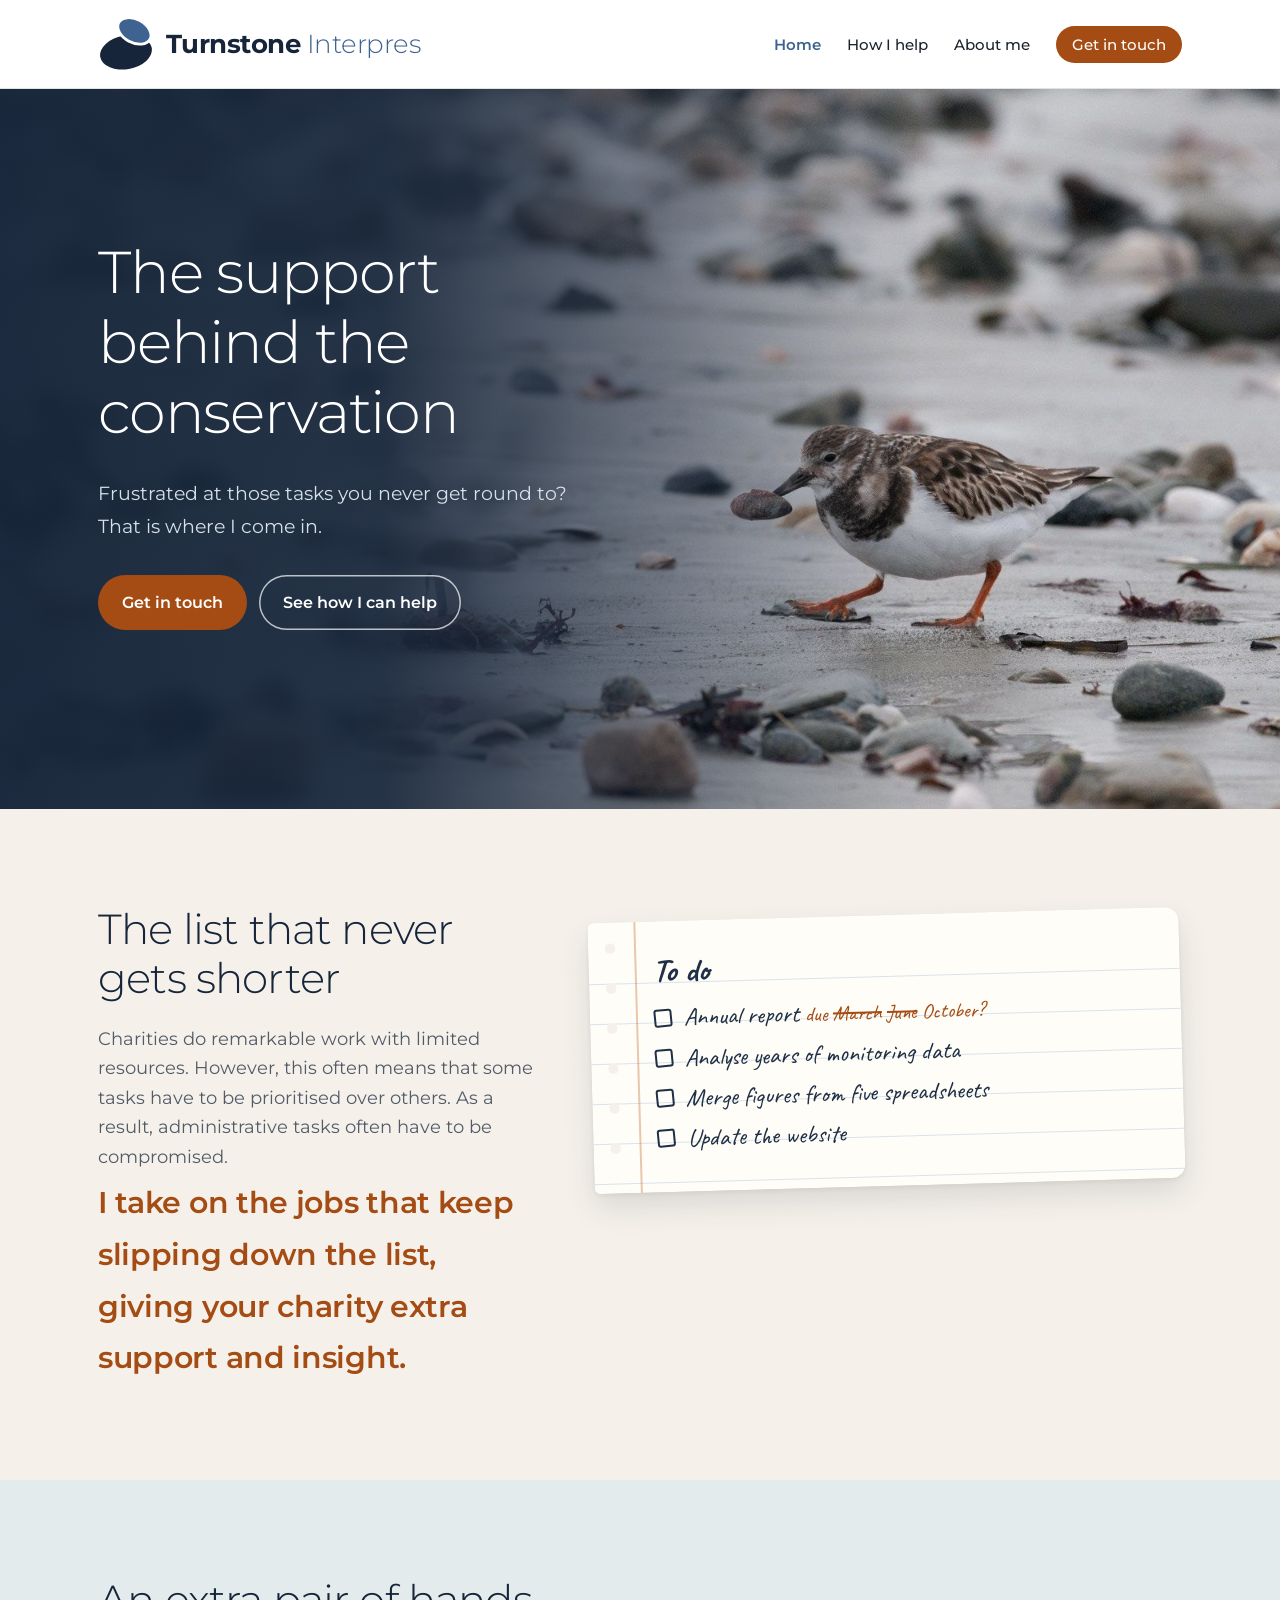
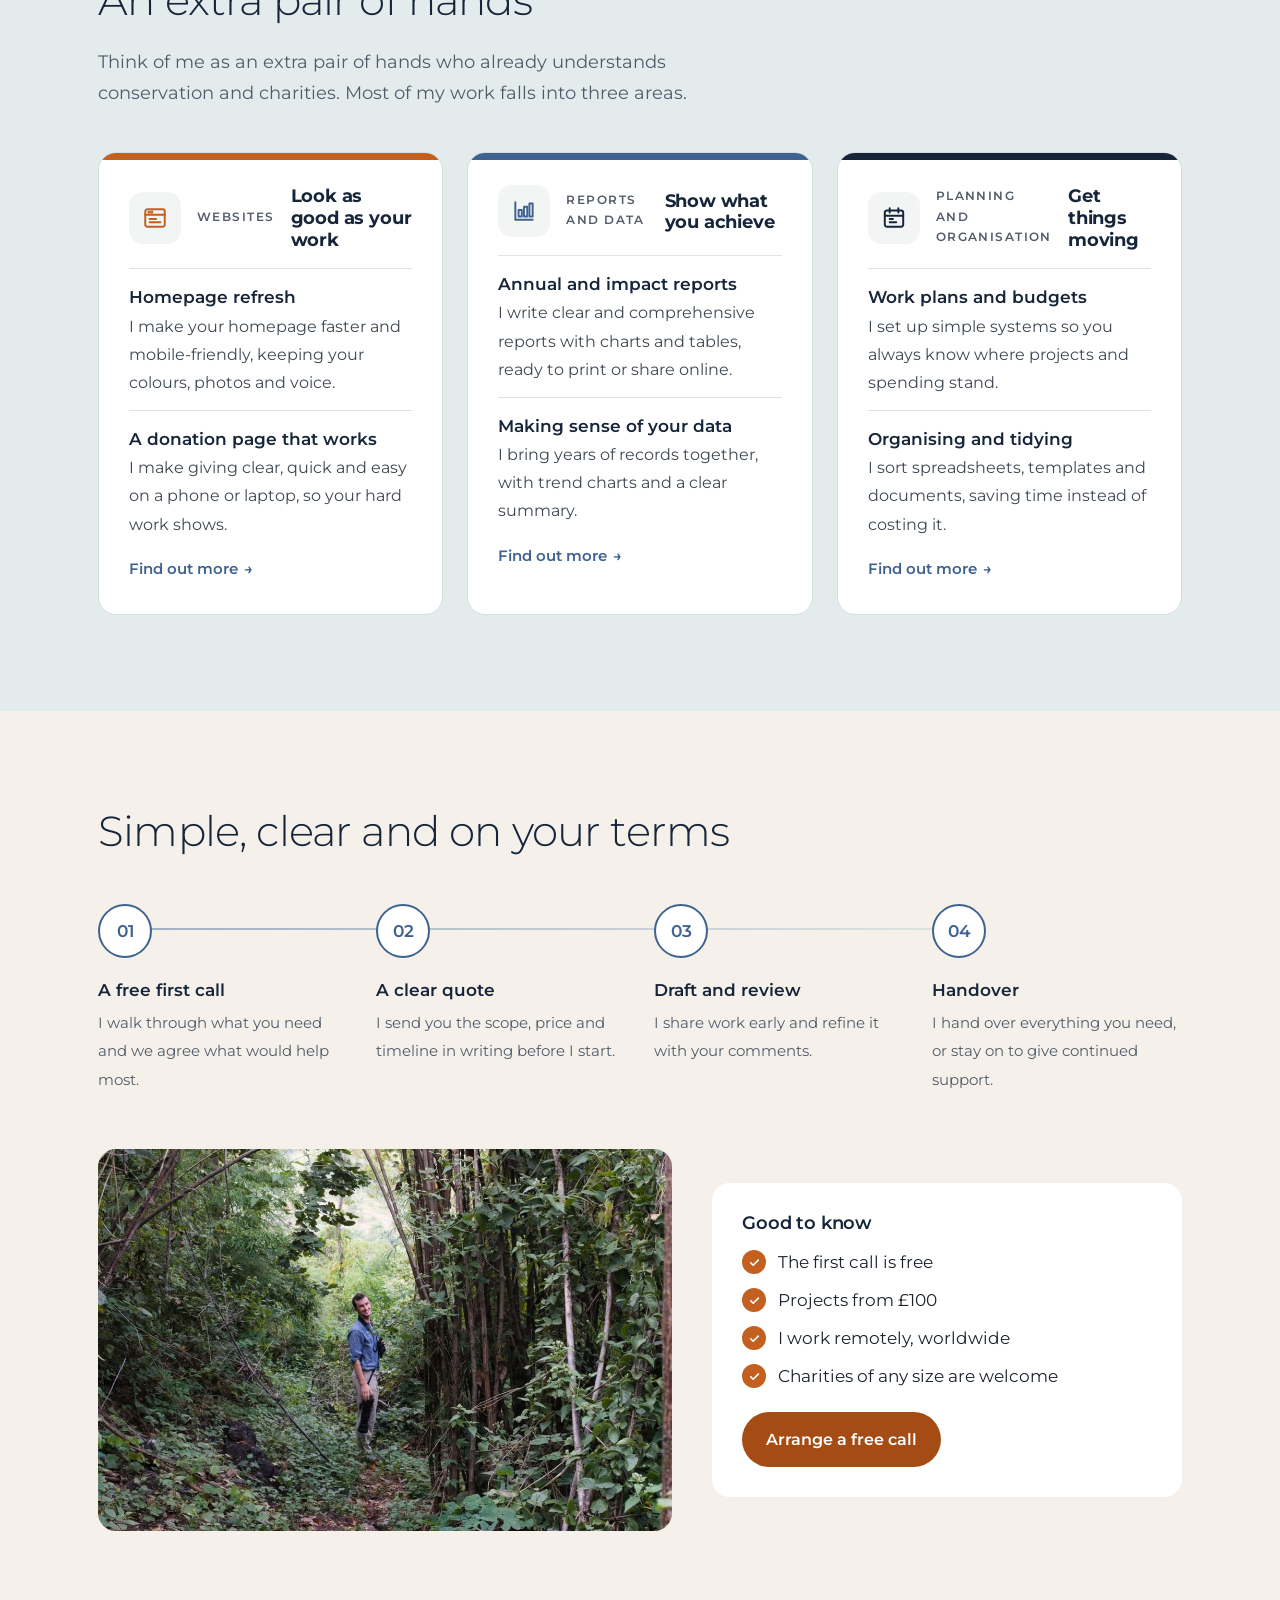
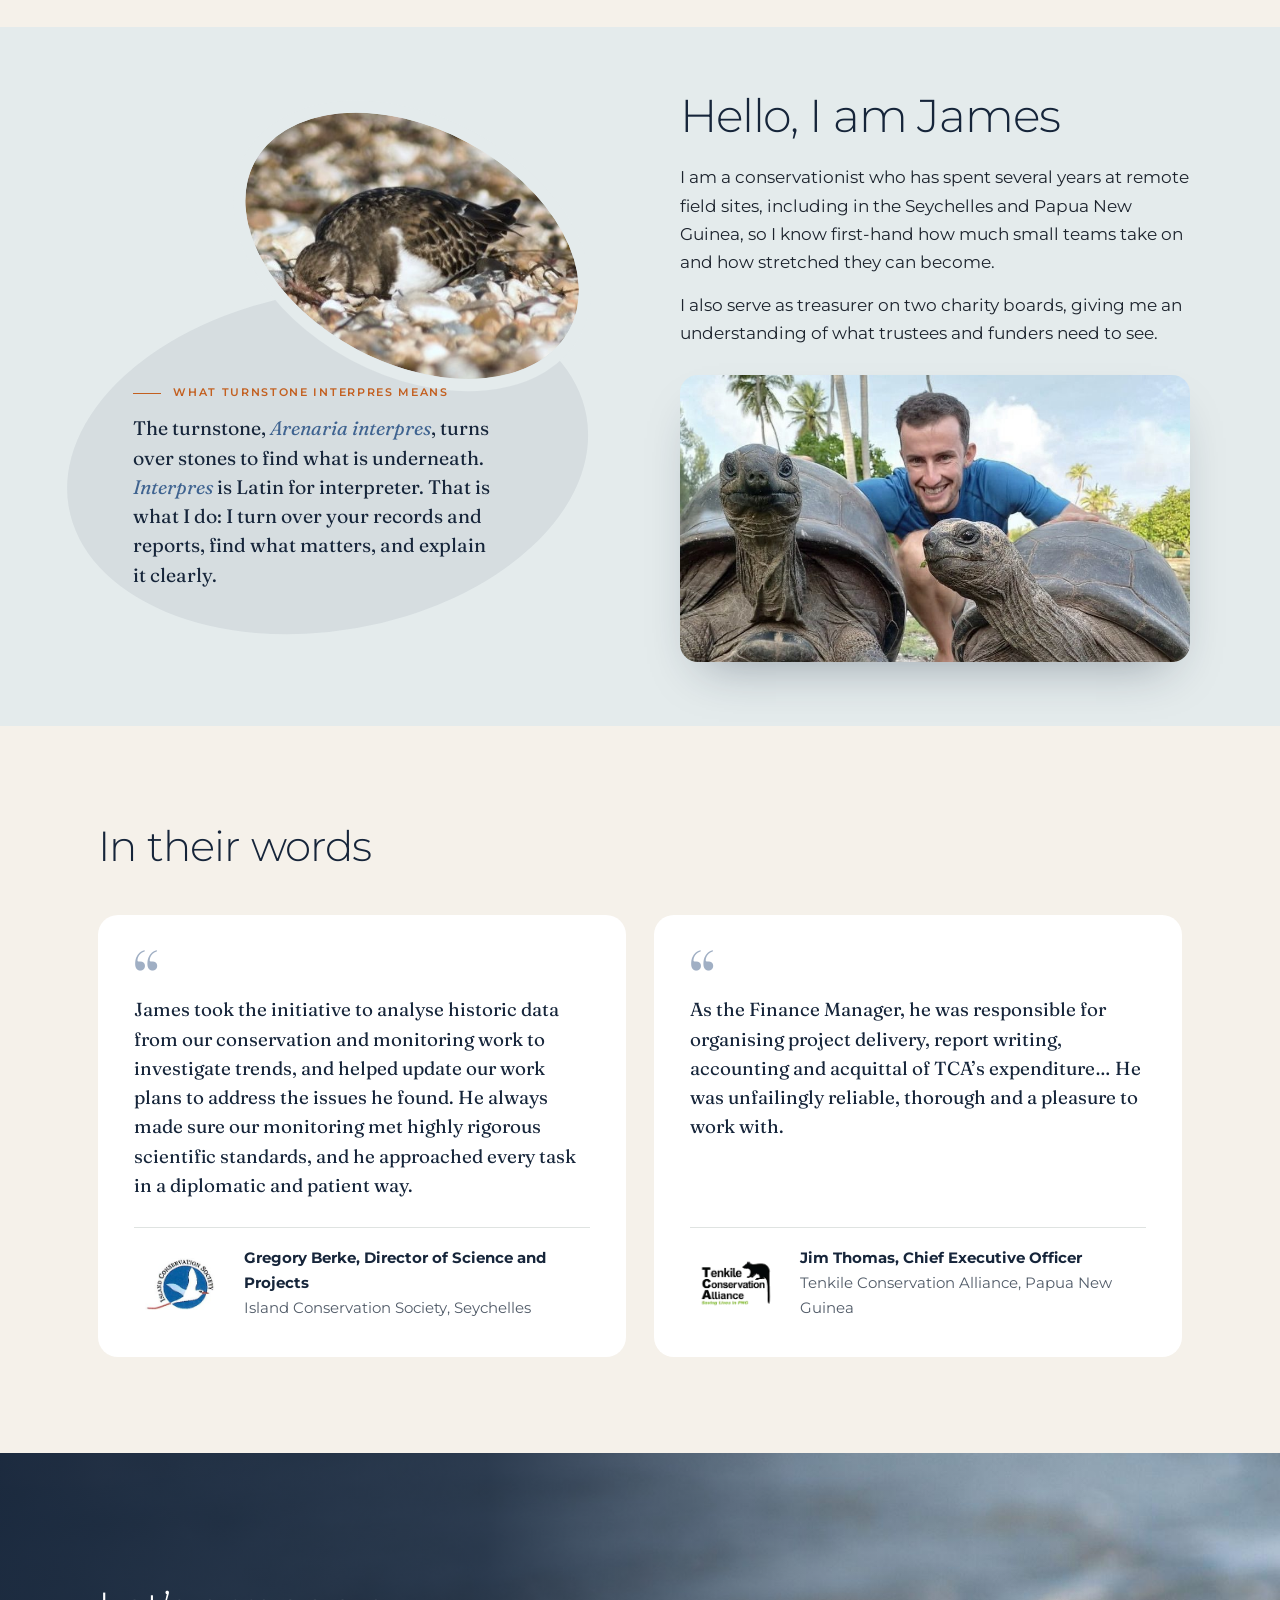
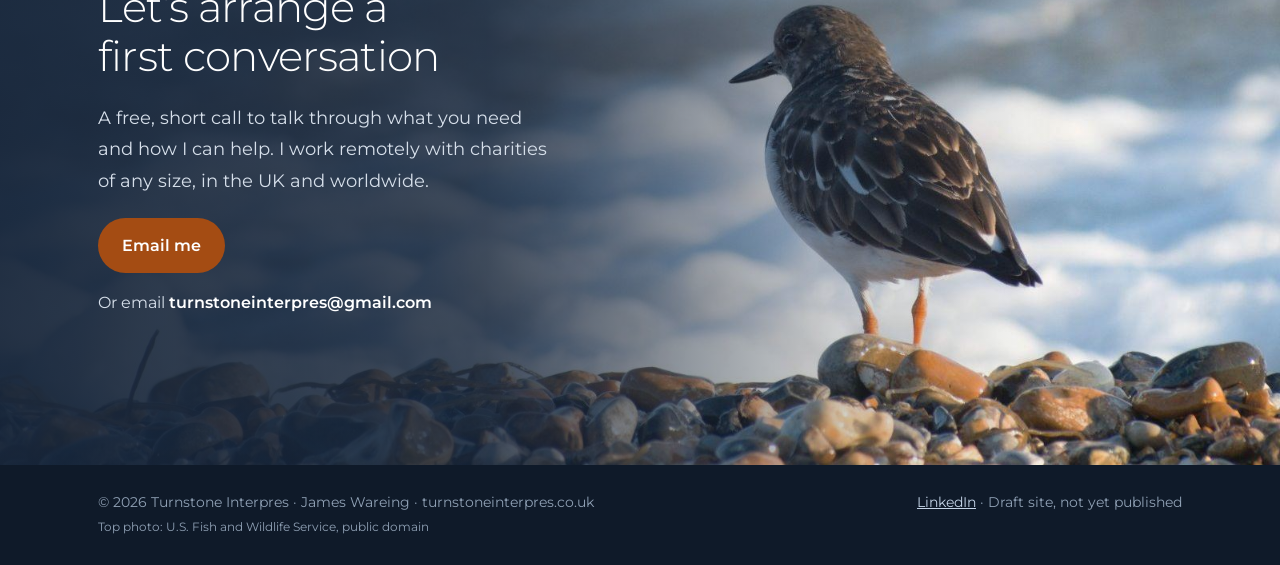
==== commit f8731059: "Update copy below the homepage to-do list heading" ====
--- a/index.html
+++ b/index.html
@@ -55,8 +55,8 @@
     <div class="wrap familiar-grid">
       <div>
         <h2>The list that never gets shorter</h2>
-        <p class="statement">Frustrated at those tasks you never get round to?</p>
-        <p class="come-in">That is where I come in.</p>
+        <p class="statement">Charities do remarkable work with limited resources. However, this often means that some tasks have to be prioritised over others. As a result, administrative tasks often have to be compromised.</p>
+        <p class="come-in">I take on the jobs that keep slipping down the list, giving your charity extra support and insight.</p>
       </div>
       <div class="notebook" role="img" aria-label="A handwritten to-do list: annual report, overdue since March; analyse years of monitoring data; merge figures from five spreadsheets; update the website">
         <p class="nb-title">To do</p>
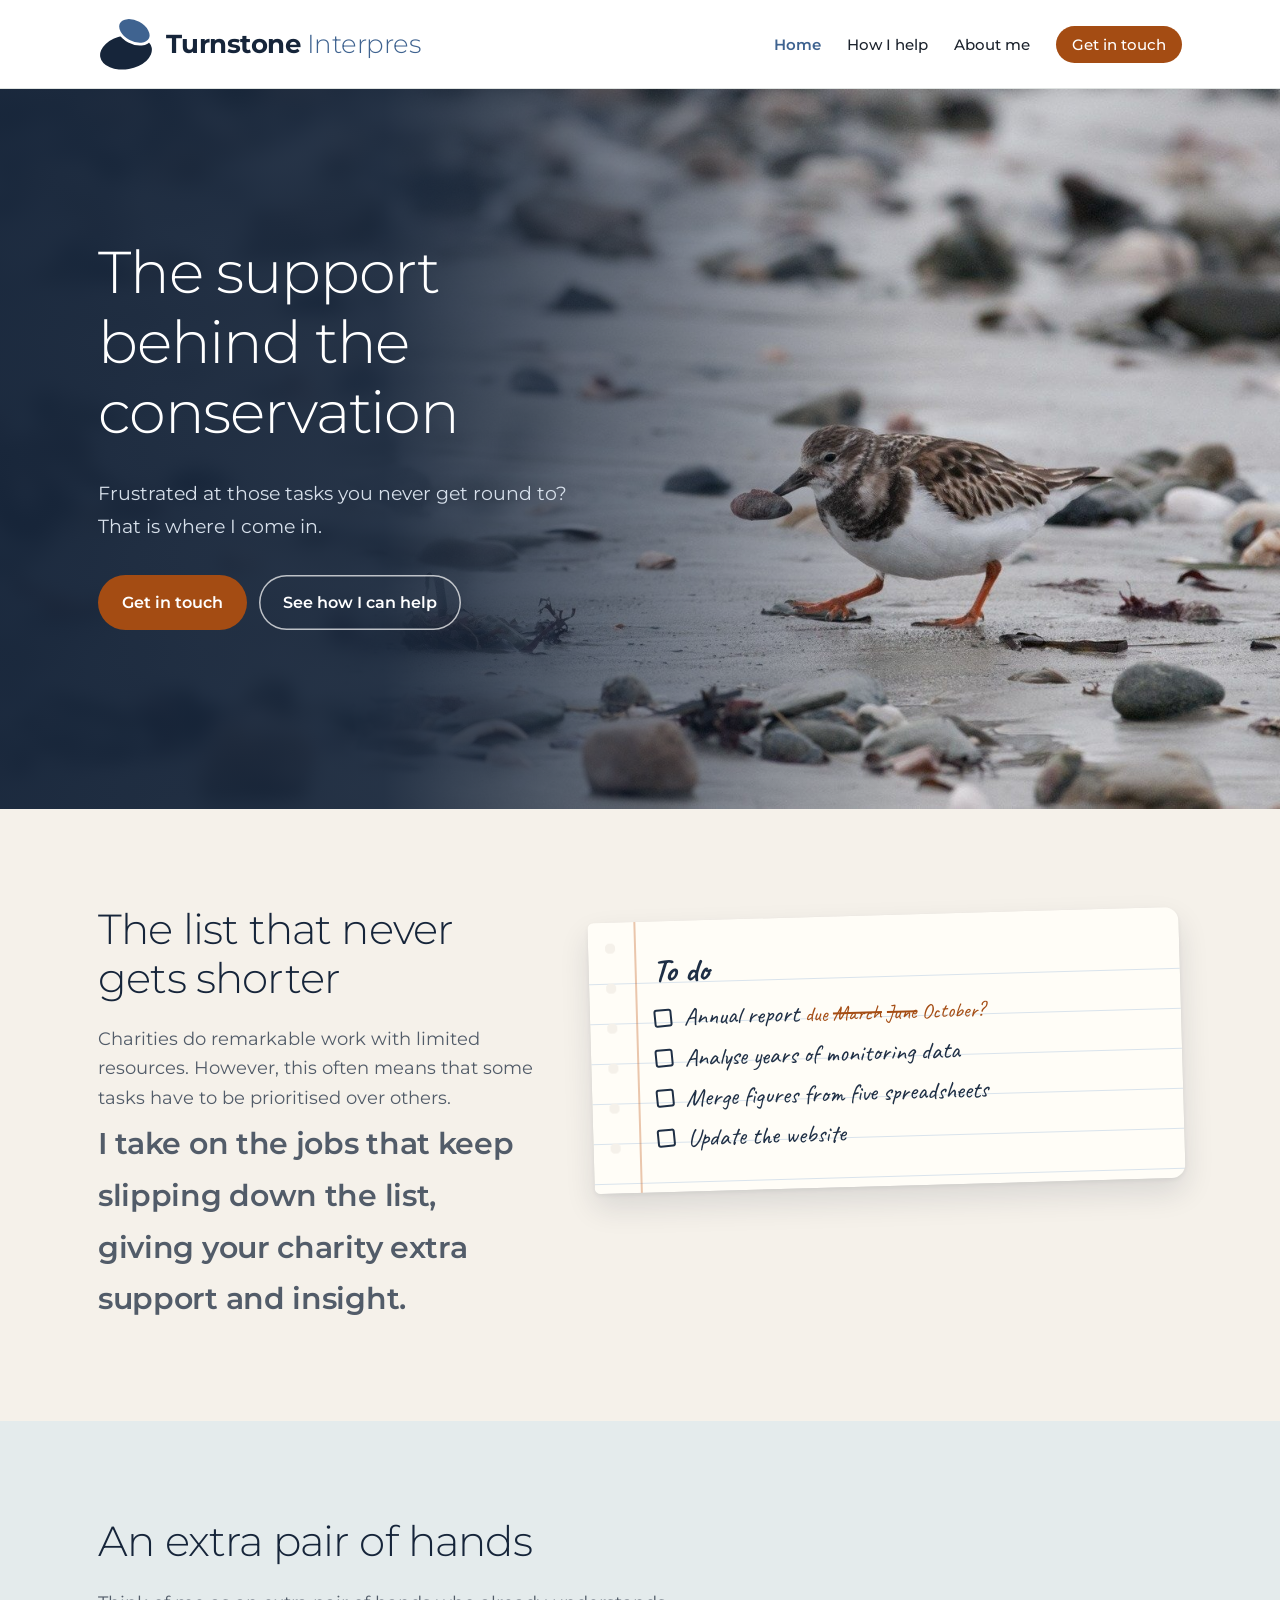
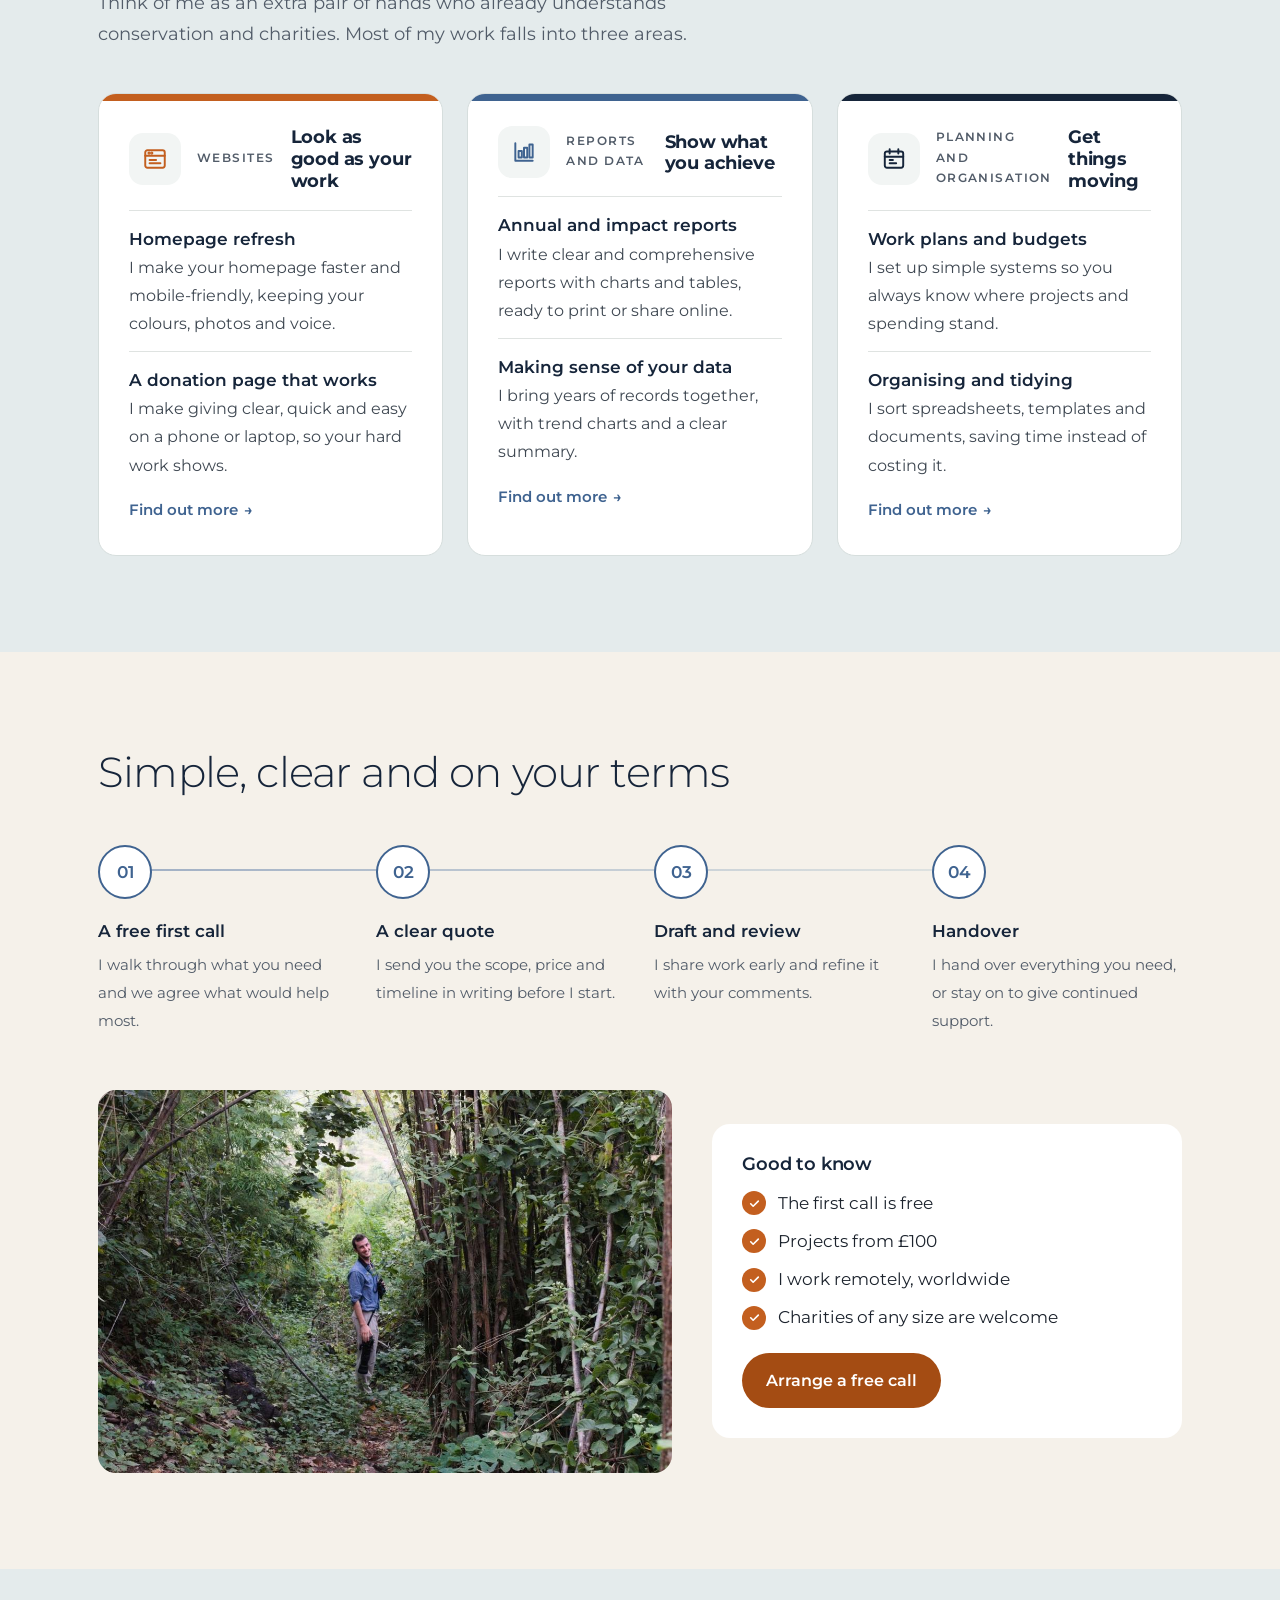
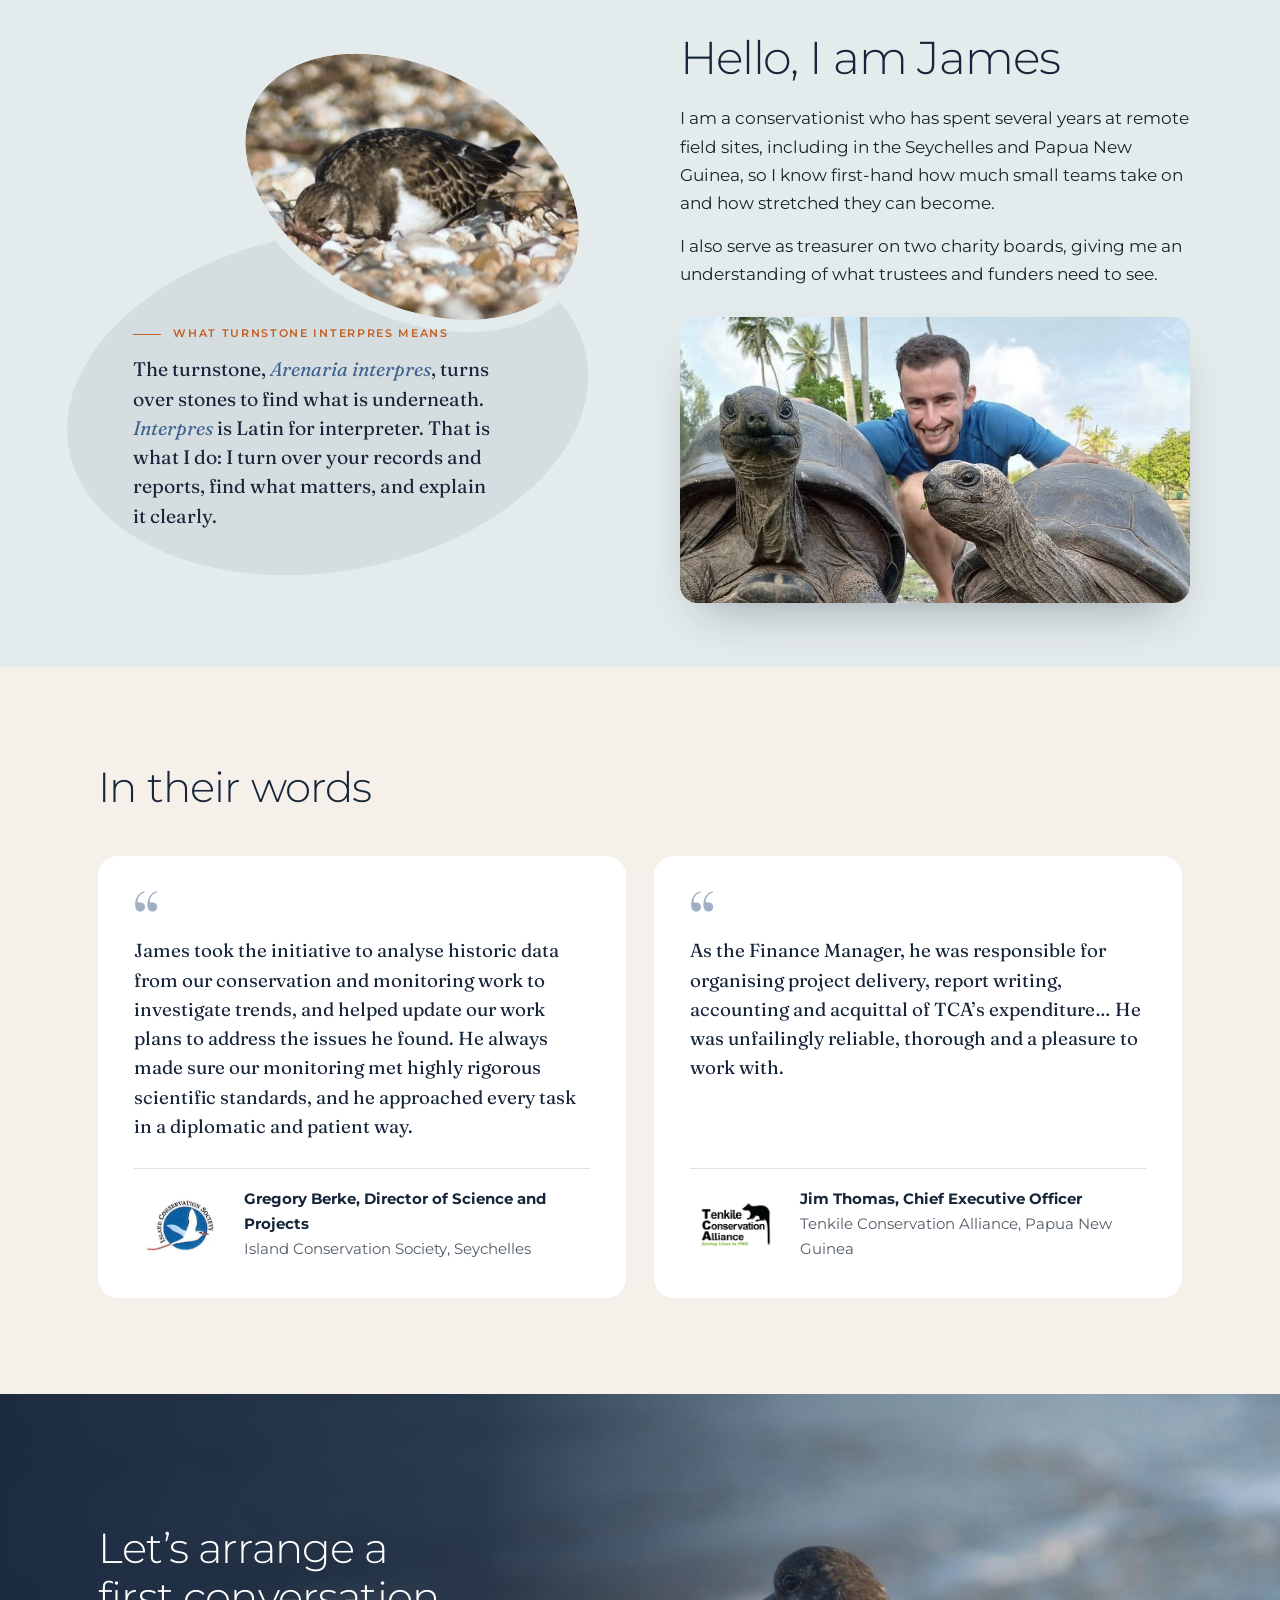
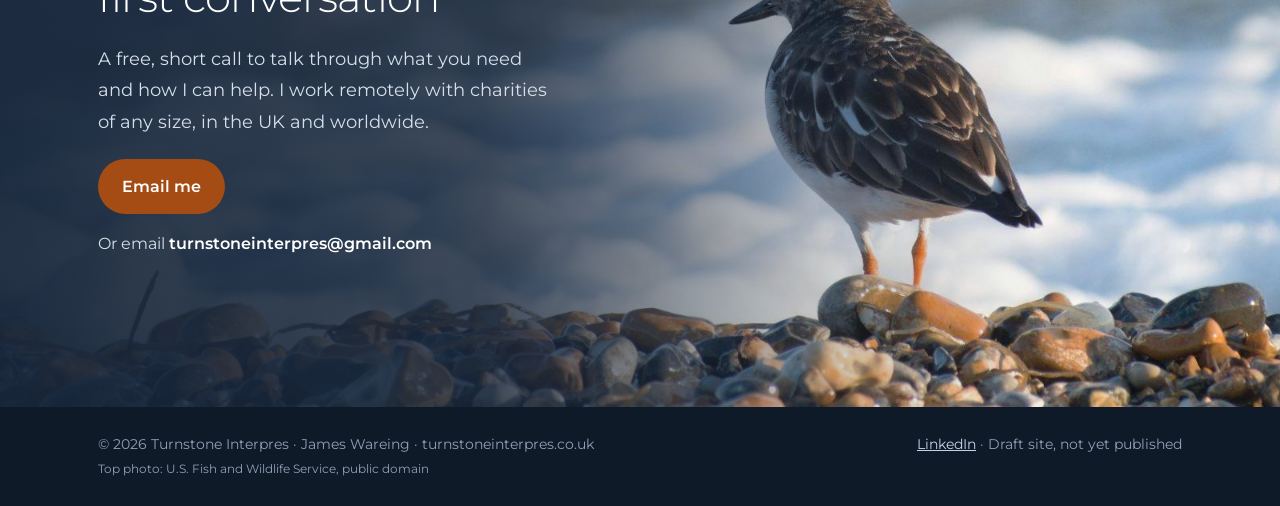
==== commit 8f03588d: "Update charity section copy Co-authored-by: Copilot App <223556219+Copilot@users.noreply.github.com>" ====
--- a/index.html
+++ b/index.html
@@ -55,7 +55,7 @@
     <div class="wrap familiar-grid">
       <div>
         <h2>The list that never gets shorter</h2>
-        <p class="statement">Charities do remarkable work with limited resources. However, this often means that some tasks have to be prioritised over others. As a result, administrative tasks often have to be compromised.</p>
+        <p class="statement">Charities do remarkable work with limited resources. However, this often means that some tasks have to be prioritised over others.</p>
         <p class="come-in">I take on the jobs that keep slipping down the list, giving your charity extra support and insight.</p>
       </div>
       <div class="notebook" role="img" aria-label="A handwritten to-do list: annual report, overdue since March; analyse years of monitoring data; merge figures from five spreadsheets; update the website">
--- a/css/site.css
+++ b/css/site.css
@@ -319,7 +319,7 @@
 
 /* Sound familiar: handwritten notebook */
 .statement { margin-bottom:6px; }
-.come-in { font-size:clamp(1.5rem, 2.6vw, 1.9rem); font-weight:600; color:var(--btn); margin:0; letter-spacing:-.01em; }
+.come-in { font-size:clamp(1.5rem, 2.6vw, 1.9rem); font-weight:600; color:var(--ink2); margin:0; letter-spacing:-.01em; }
 .notebook { position:relative; background:#fffdf7; border-radius:6px 14px 14px 6px; padding:30px 34px 34px 64px; transform:rotate(-1.6deg); box-shadow:0 14px 30px rgba(22,37,58,.12), 0 2px 4px rgba(22,37,58,.06);
   background-image:linear-gradient(90deg, transparent 46px, rgba(195,95,31,.35) 46px, rgba(195,95,31,.35) 48px, transparent 48px), repeating-linear-gradient(180deg, transparent 0 39px, #d9e3ec 39px 40px);
   background-position:0 0, 0 22px; font-family:Caveat, "Segoe Print", cursive; color:#1f2f45; }
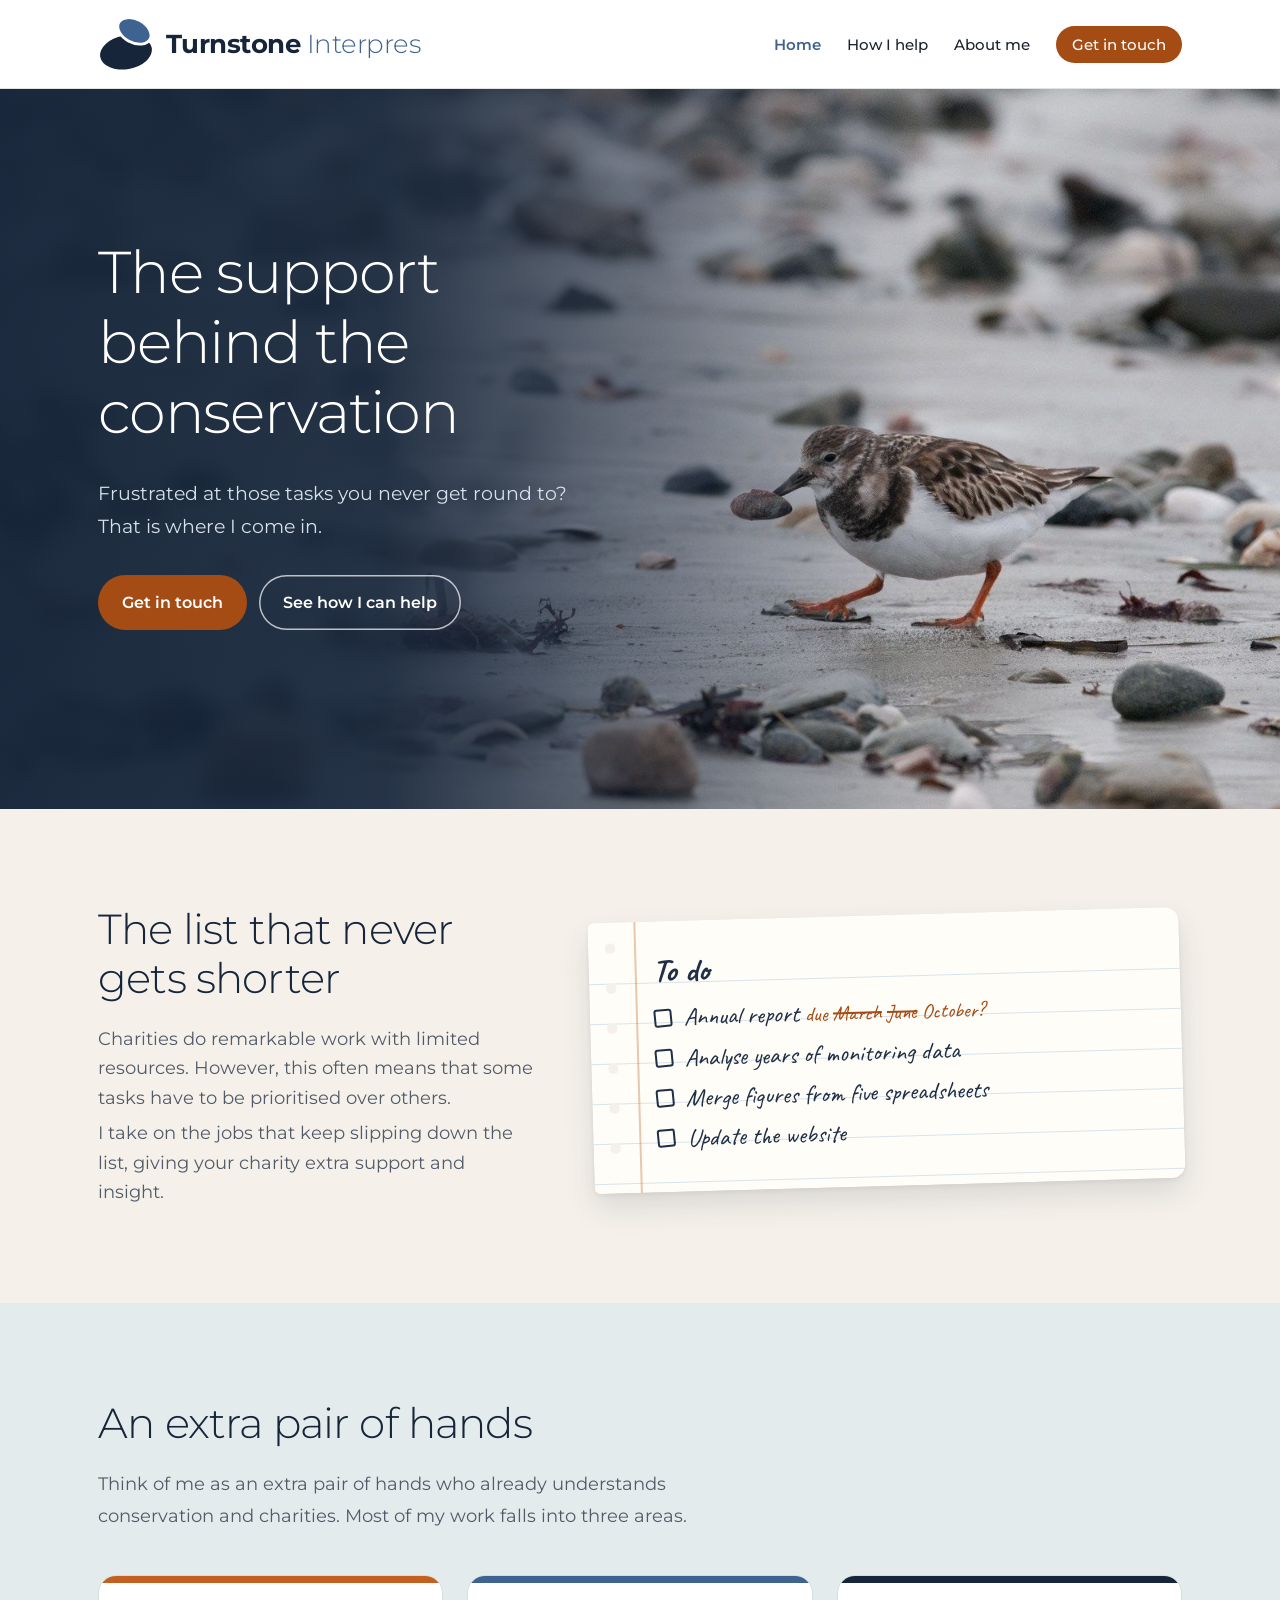
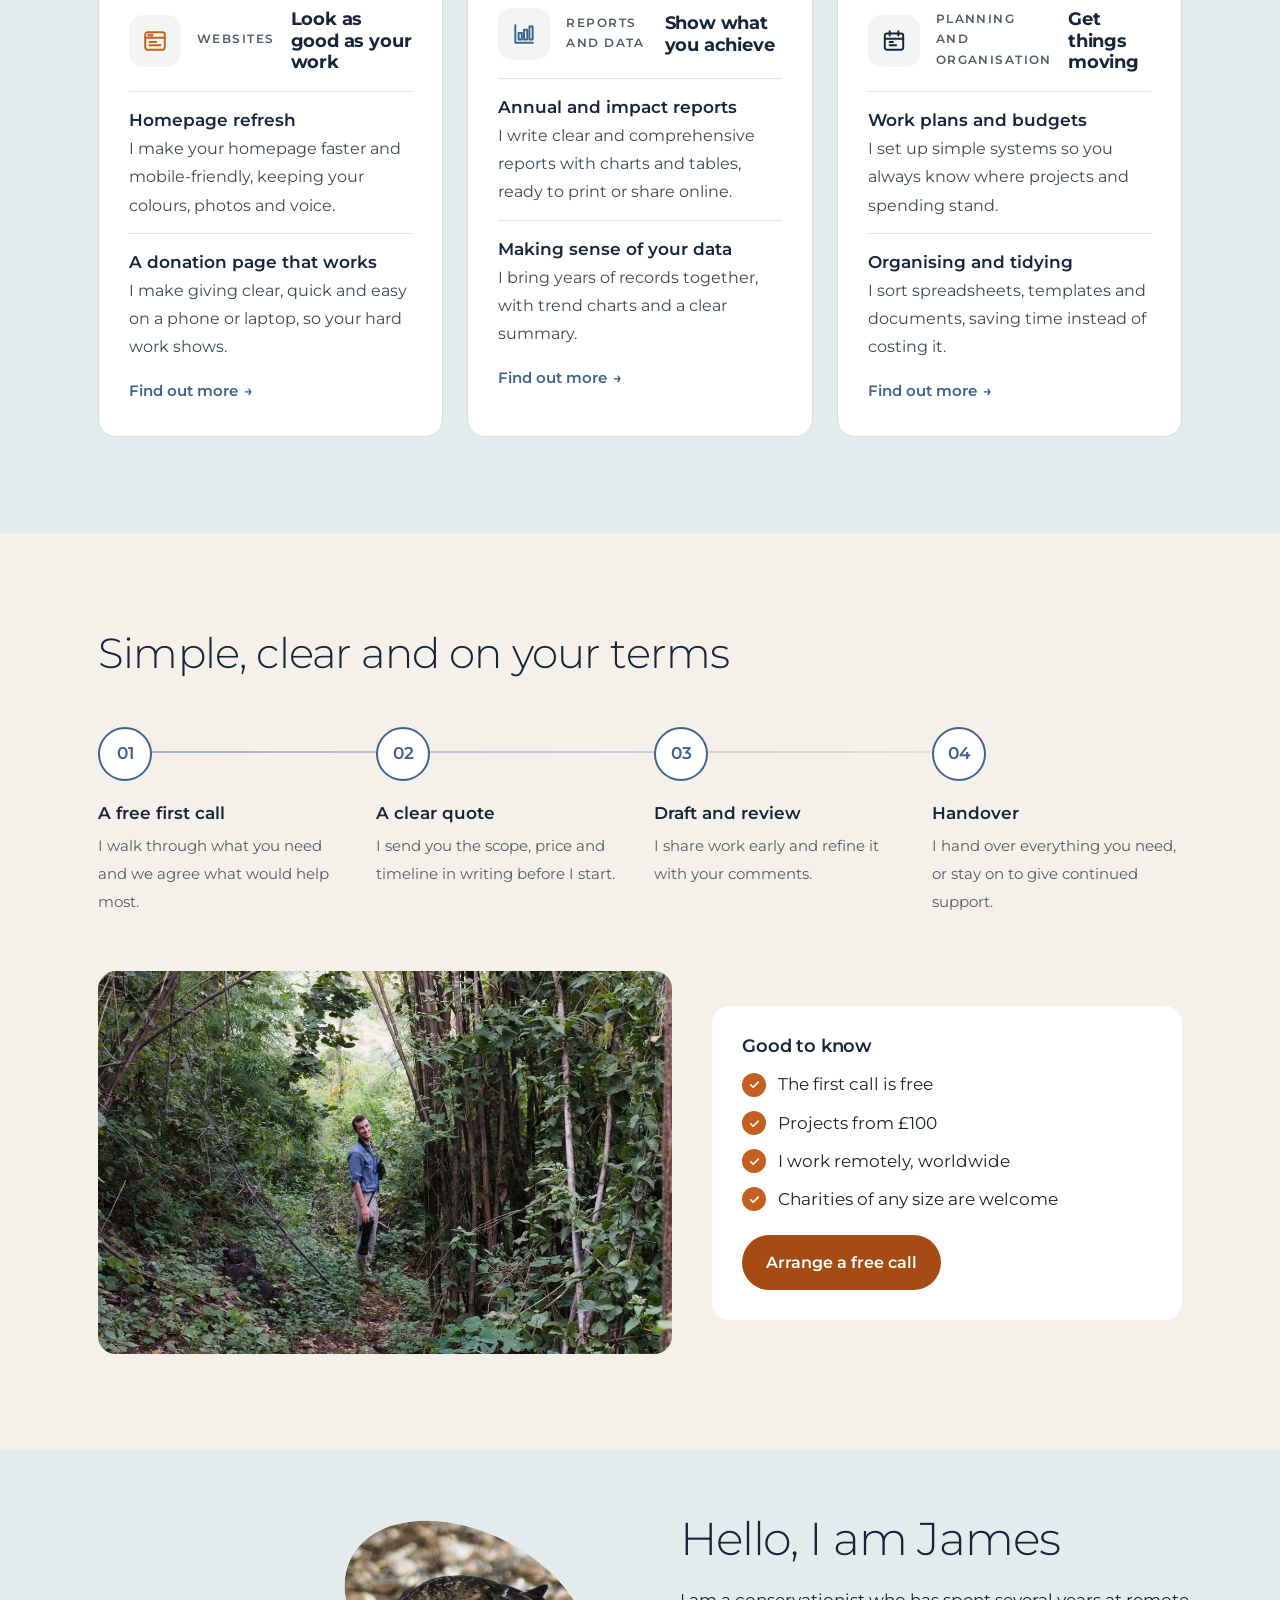
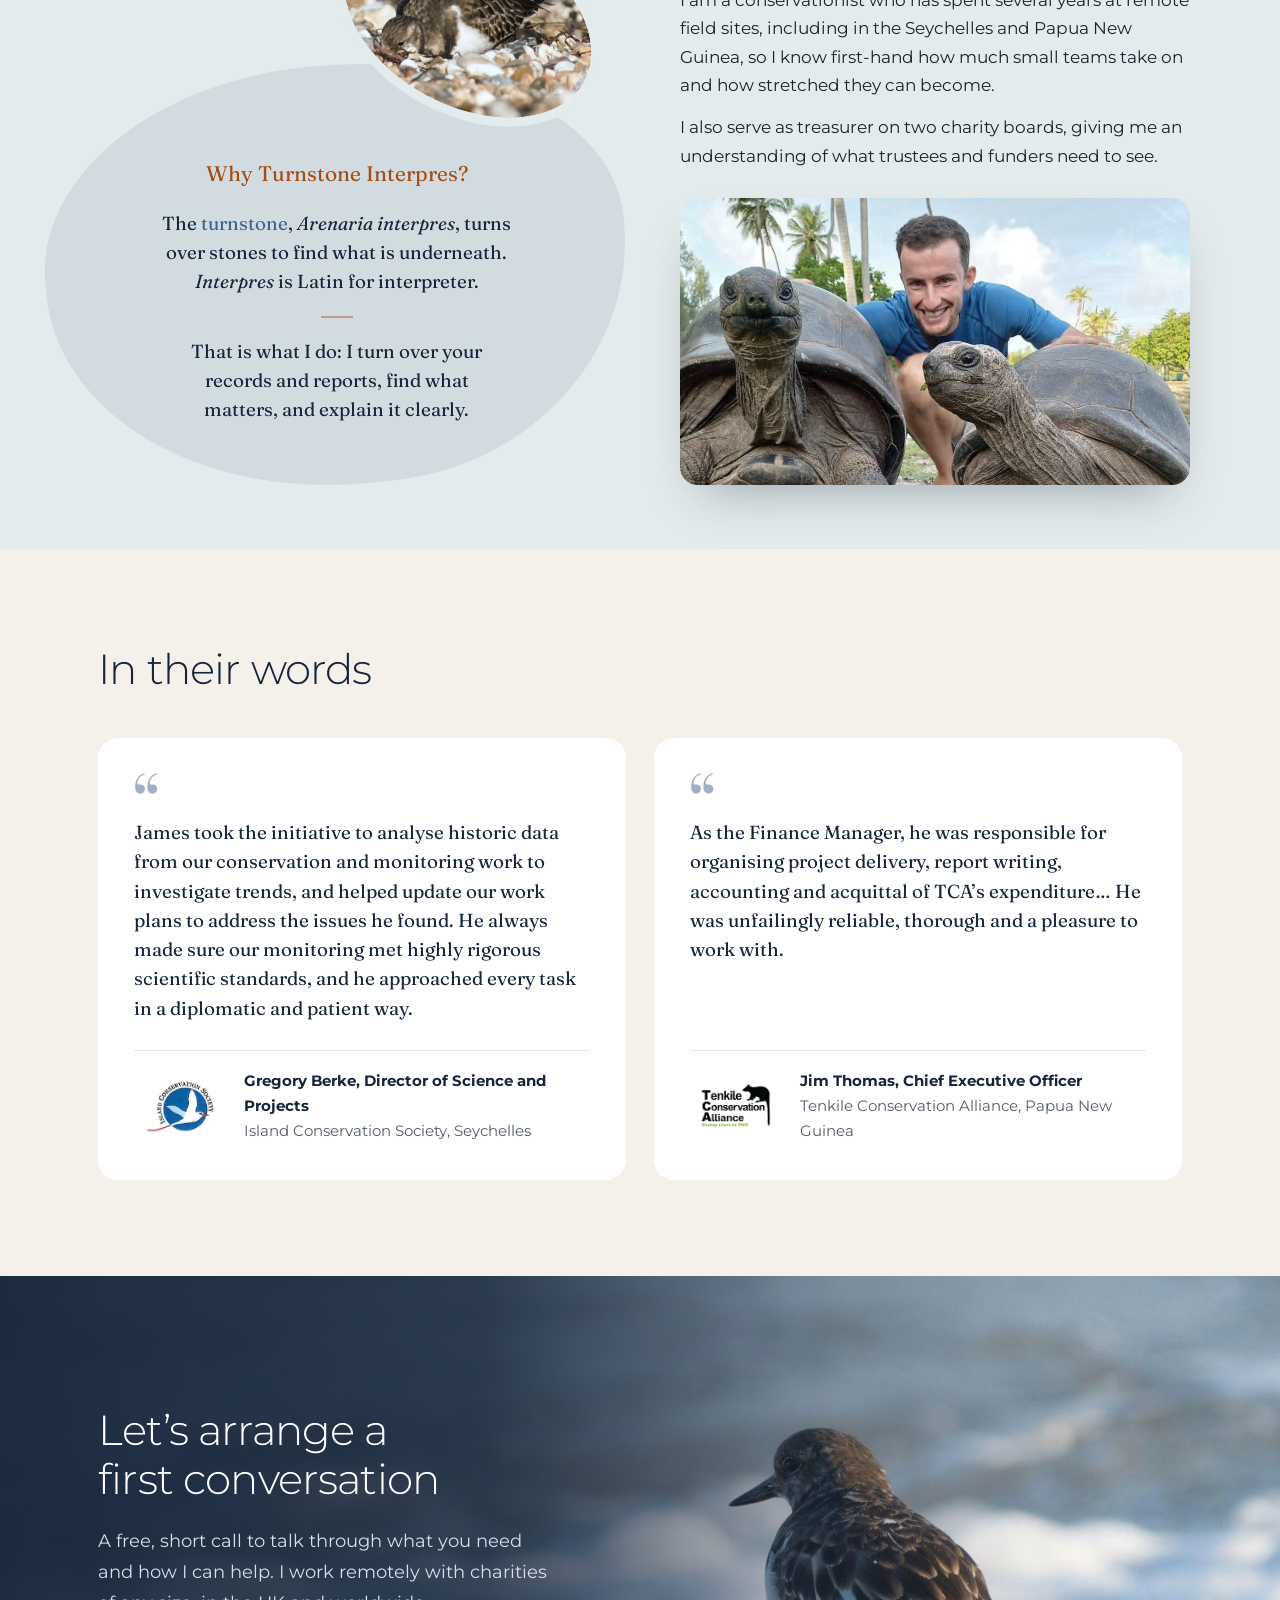
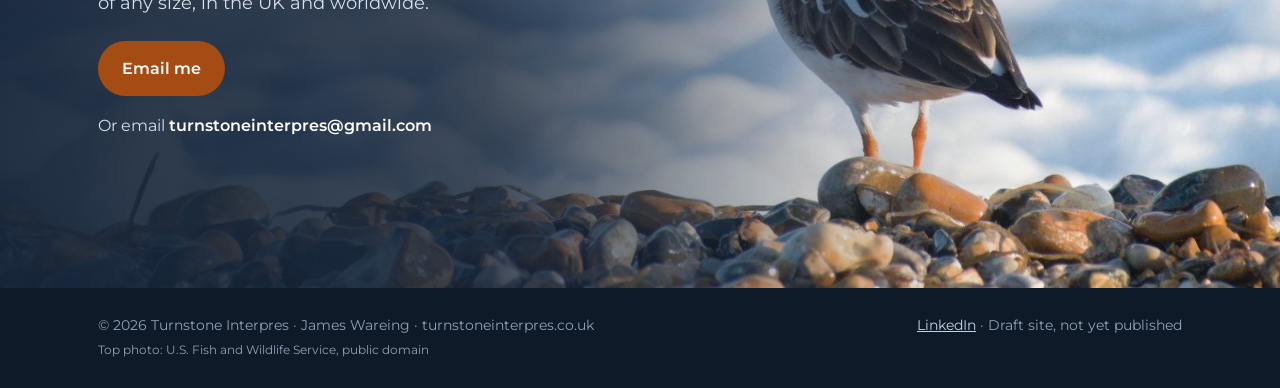
==== commit f08fbd9d: "Sync latest Turnstone website refinements" ====
--- a/index.html
+++ b/index.html
@@ -136,10 +136,7 @@
           <image href="images/about-forage.jpg" x="30" y="8" width="102" height="64.6" preserveAspectRatio="xMidYMid slice" clip-path="url(#ab-small)"/>
           <ellipse cx="80" cy="40" rx="39.3" ry="26.3" fill="none" stroke="#e4ebec" stroke-width="2.6" transform="rotate(28 80 40)"/>
         </svg>
-        <figcaption class="meaning">
-          <h3 class="kicker">What Turnstone Interpres means</h3>
-          <blockquote>The turnstone, <em>Arenaria interpres</em>, turns over stones to find what is underneath. <em>Interpres</em> is Latin for interpreter. That is what I do: I turn over your records and reports, find what matters, and explain it clearly.</blockquote>
-        </figcaption>
+        <figcaption class="meaning"><h3 class="kicker">Why Turnstone Interpres?</h3><blockquote><p>The <span class="bird-name">turnstone</span>, <em>Arenaria interpres</em>, turns over stones to find what is underneath. <em class="latin-word">Interpres</em> is Latin for interpreter.</p><span aria-hidden="true" class="meaning-divider"></span><p>That is what I do: I turn over your records and reports, find what matters, and explain it clearly.</p></blockquote></figcaption>
       </figure>
     </div>
   </section>
--- a/css/site.css
+++ b/css/site.css
@@ -319,7 +319,7 @@
 
 /* Sound familiar: handwritten notebook */
 .statement { margin-bottom:6px; }
-.come-in { font-size:clamp(1.5rem, 2.6vw, 1.9rem); font-weight:600; color:var(--ink2); margin:0; letter-spacing:-.01em; }
+.come-in { font-size:clamp(1.5rem, 2.6vw, 1.9rem); font-weight:600; color:var(--btn); margin:0; letter-spacing:-.01em; }
 .notebook { position:relative; background:#fffdf7; border-radius:6px 14px 14px 6px; padding:30px 34px 34px 64px; transform:rotate(-1.6deg); box-shadow:0 14px 30px rgba(22,37,58,.12), 0 2px 4px rgba(22,37,58,.06);
   background-image:linear-gradient(90deg, transparent 46px, rgba(195,95,31,.35) 46px, rgba(195,95,31,.35) 48px, transparent 48px), repeating-linear-gradient(180deg, transparent 0 39px, #d9e3ec 39px 40px);
   background-position:0 0, 0 22px; font-family:Caveat, "Segoe Print", cursive; color:#1f2f45; }
@@ -390,8 +390,13 @@
 .jump a.pill-web, .jump a.pill-rep, .jump a.pill-plan { color:#fff; box-shadow:none; font-weight:600; }
 .jump a.pill-web { background:var(--btn); }
 .jump a.pill-rep { background:var(--shore); }
-.jump a.pill-plan { background:#2b4366; box-shadow:inset 0 0 0 1.5px rgba(255,255,255,.35); }
-.jump a.pill-web:hover, .jump a.pill-rep:hover, .jump a.pill-plan:hover { background:#fff; color:var(--tide); }
+.jump a.pill-plan { background:var(--tide); }
+.jump a.pill-web, .jump a.pill-rep, .jump a.pill-plan { box-shadow:inset 0 0 0 1.5px rgba(255,255,255,.35); transition:transform .18s ease; }
+.jump a.pill-web:hover { background:var(--btn); color:#fff; }
+.jump a.pill-rep:hover { background:var(--shore); color:#fff; }
+.jump a.pill-plan:hover { background:var(--tide); color:#fff; }
+.jump a.pill-web:hover, .jump a.pill-rep:hover, .jump a.pill-plan:hover { transform:scale(1.04); }
+@media (prefers-reduced-motion:reduce) { .jump a { transition:none; } .jump a.pill-web:hover, .jump a.pill-rep:hover, .jump a.pill-plan:hover { transform:none; } }
 /* Websites panel balance */
 .panel-lead { margin-bottom:22px; }
 .svc-panel .stat-light { margin-top:22px; }
@@ -531,3 +536,31 @@
 }
 .ab .meaning blockquote { display:block; padding:0; border:0; border-radius:0; background:none; box-shadow:none; }
 .ab .meaning blockquote::before { content:none; display:none; }
+
+/* Hero and introductory copy refinements, 7 November 2026. */
+.familiar .statement, .familiar .come-in { font-size:1.15rem; line-height:1.6; font-family:inherit; font-weight:400; letter-spacing:normal; color:var(--ink2); }
+.familiar .come-in { color:var(--ink2); }
+
+/* Match the name explanation heading to James's introduction, retaining its size. */
+.ab .meaning .kicker { font-family:Montserrat,sans-serif; font-weight:300; text-transform:none; letter-spacing:-.025em; }
+.ab .meaning .kicker::before { content:none; }
+
+/* Centre the explanation within the curved stone silhouette. */
+.ab .meaning { text-align:center; }
+.ab .meaning .kicker { justify-content:center; }
+.ab .meaning blockquote { text-wrap:balance; }
+@media (min-width:861px) { .ab .meaning { left:16.4%; } }
+
+/* Selected stone treatment: two quiet passages. */
+.ab .meaning { text-align:center; }
+.ab .meaning .kicker { justify-content:center; font-family:Fraunces,Georgia,serif; font-weight:400; font-size:21px; line-height:1.35; letter-spacing:0; color:var(--btn); margin-bottom:22px; }
+.ab .meaning blockquote { font-size:18px; line-height:1.6; }
+.ab .meaning blockquote p { margin:0; text-wrap:balance; }
+.ab .meaning em { color:inherit; }
+.ab .meaning .bird-name { color:var(--shore); }
+.ab .meaning-divider { display:block; width:32px; height:2px; background:var(--btn); opacity:.45; margin:19px auto; }
+@media(min-width:861px) { .ab .mark { padding-top:150px; isolation:isolate; } .ab .mark::before { content:""; position:absolute; top:150px; bottom:0; left:0; right:0; background:#d2dce0; border-radius:48% 51% 44% 52% / 45% 43% 56% 52%; transform:rotate(-6deg); z-index:-1; } .ab .mark svg { position:absolute; width:74%; right:0; top:0; } .ab .mark .big { display:none; } .ab .meaning { position:relative; left:auto; top:auto; width:66%; margin:0 auto; padding:58px 0 60px; min-height:420px; } }
+@media(max-width:860px) { .ab .meaning { padding:64px 36px 44px; } .ab .meaning blockquote { font-size:17px; } .ab .meaning .kicker { font-size:20px; white-space:normal; } }
+
+/* Balance the inscription between the photograph and the stone foot. */
+@media(min-width:861px) { .ab .meaning { padding-top:94px; padding-bottom:24px; } }
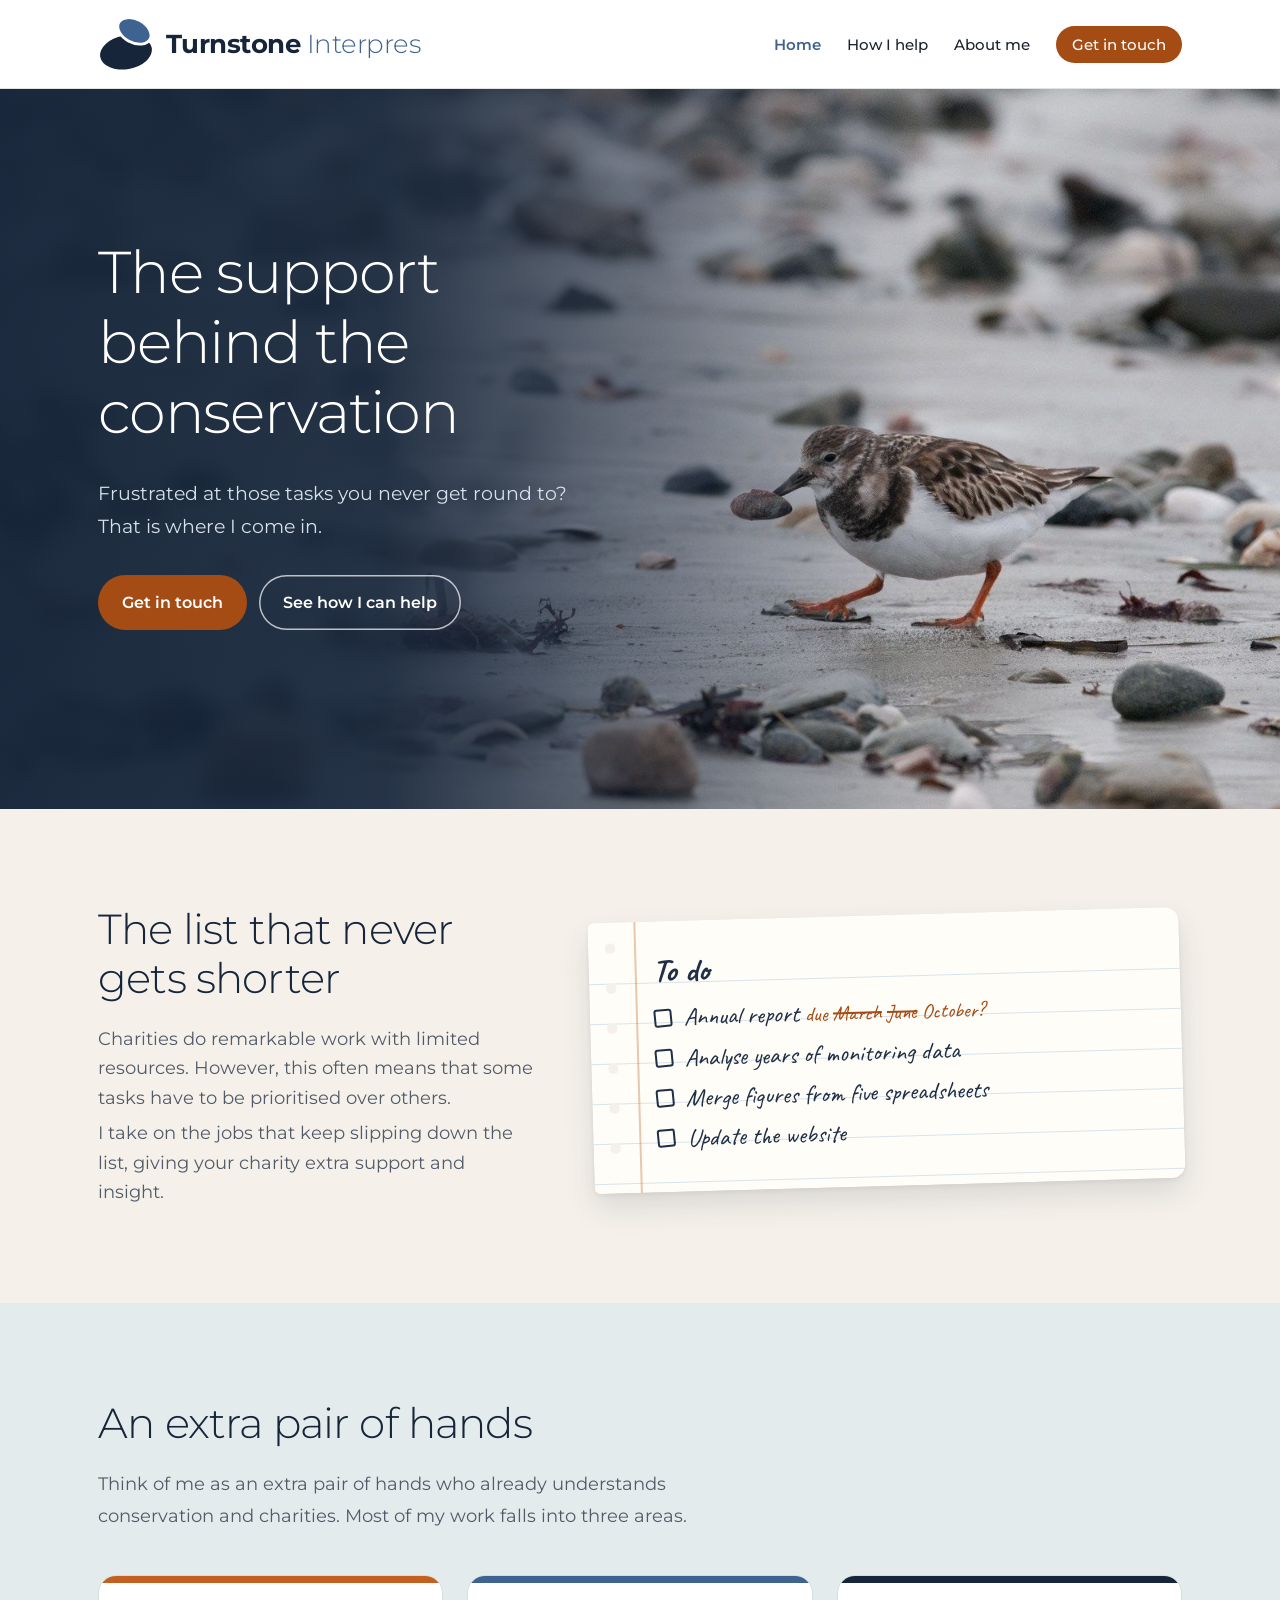
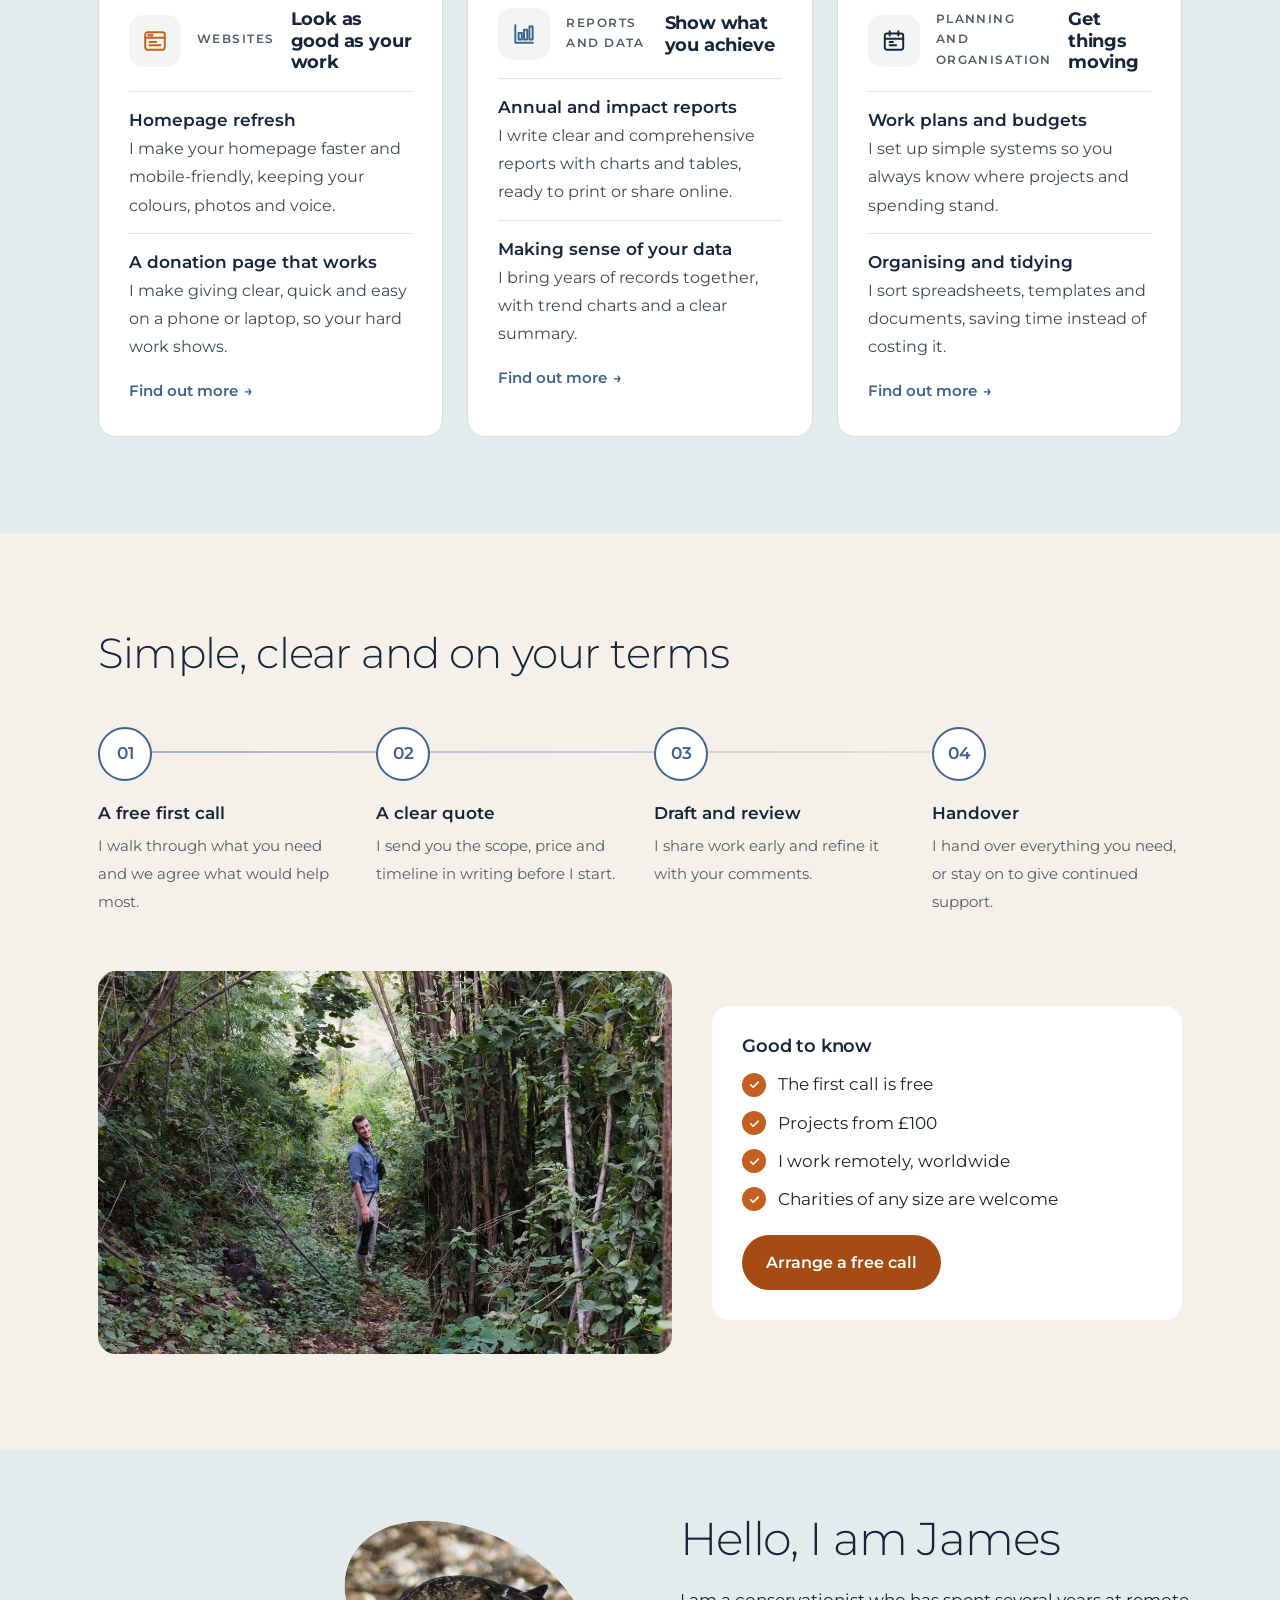
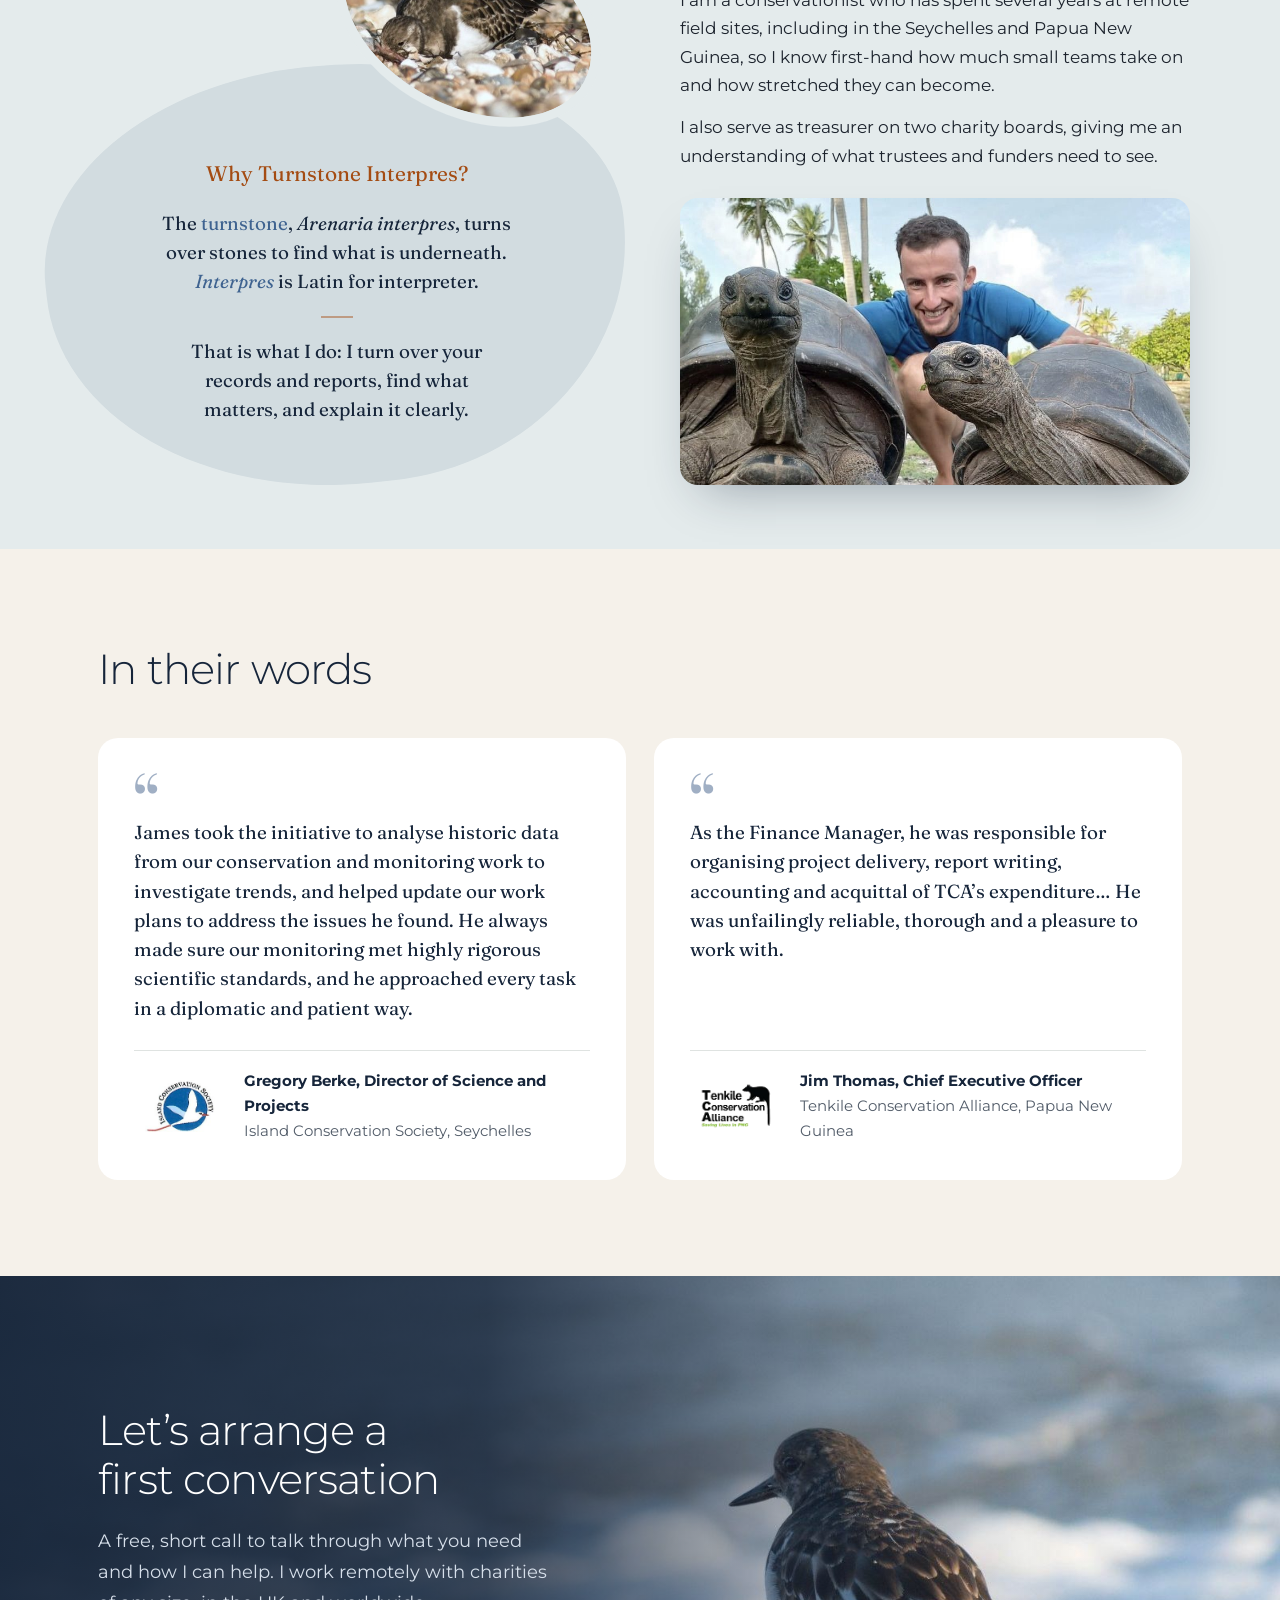
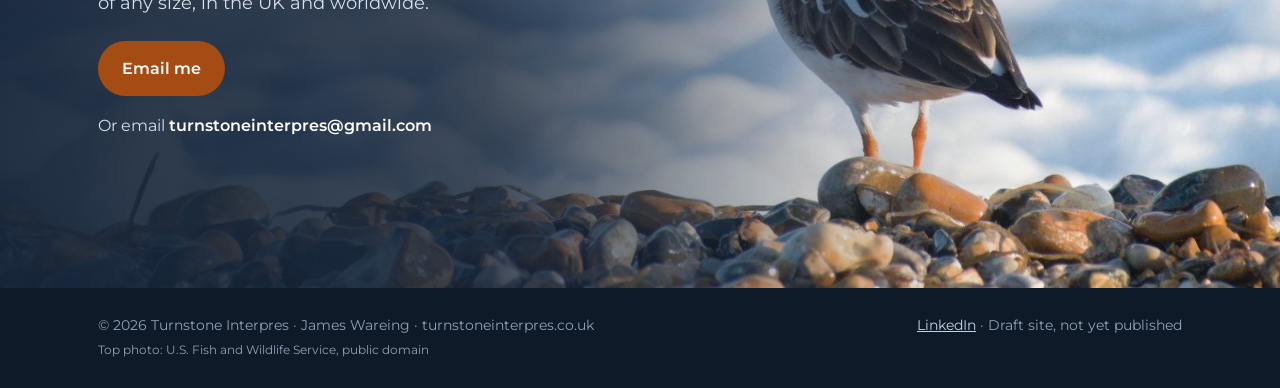
==== commit f42a49f0: "Enable search indexing and add sitemap" ====
--- a/index.html
+++ b/index.html
@@ -3,9 +3,17 @@
 <head>
 <meta charset="utf-8">
 <meta name="viewport" content="width=device-width, initial-scale=1">
-<title>Turnstone Interpres | The support behind the conservation</title>
-<meta name="description" content="Reports, data, admin support and websites for conservation charities.">
-<meta name="robots" content="noindex">
+<title>Turnstone Interpres | Support for conservation charities</title>
+<meta name="description" content="Turnstone Interpres provides practical reporting, data analysis, administration and website support for conservation charities.">
+<meta name="robots" content="index, follow">
+<link rel="canonical" href="https://jtwareing.github.io/turnstone-interpres/">
+<meta property="og:type" content="website">
+<meta property="og:title" content="Turnstone Interpres | Support for conservation charities">
+<meta property="og:description" content="Turnstone Interpres provides practical reporting, data analysis, administration and website support for conservation charities.">
+<meta property="og:url" content="https://jtwareing.github.io/turnstone-interpres/">
+<meta property="og:image" content="https://jtwareing.github.io/turnstone-interpres/images/hero-pebble-wide.jpg">
+<meta property="og:image:alt" content="A ruddy turnstone on a stony beach">
+<meta name="twitter:card" content="summary_large_image">
 <link rel="icon" href="images/favicon.svg" type="image/svg+xml">
 <link rel="preconnect" href="https://fonts.googleapis.com">
 <link href="https://fonts.googleapis.com/css2?family=Fraunces:ital,opsz,wght@0,9..144,400;0,9..144,600;1,9..144,400;1,9..144,500&family=Caveat:wght@500;700&family=Montserrat:ital,wght@0,300;0,400;0,500;0,600;0,700;1,300;1,400&display=swap" rel="stylesheet">
--- a/css/site.css
+++ b/css/site.css
@@ -564,3 +564,5 @@
 
 /* Balance the inscription between the photograph and the stone foot. */
 @media(min-width:861px) { .ab .meaning { padding-top:94px; padding-bottom:24px; } }
+
+.ab .meaning .latin-word { color:var(--shore); }
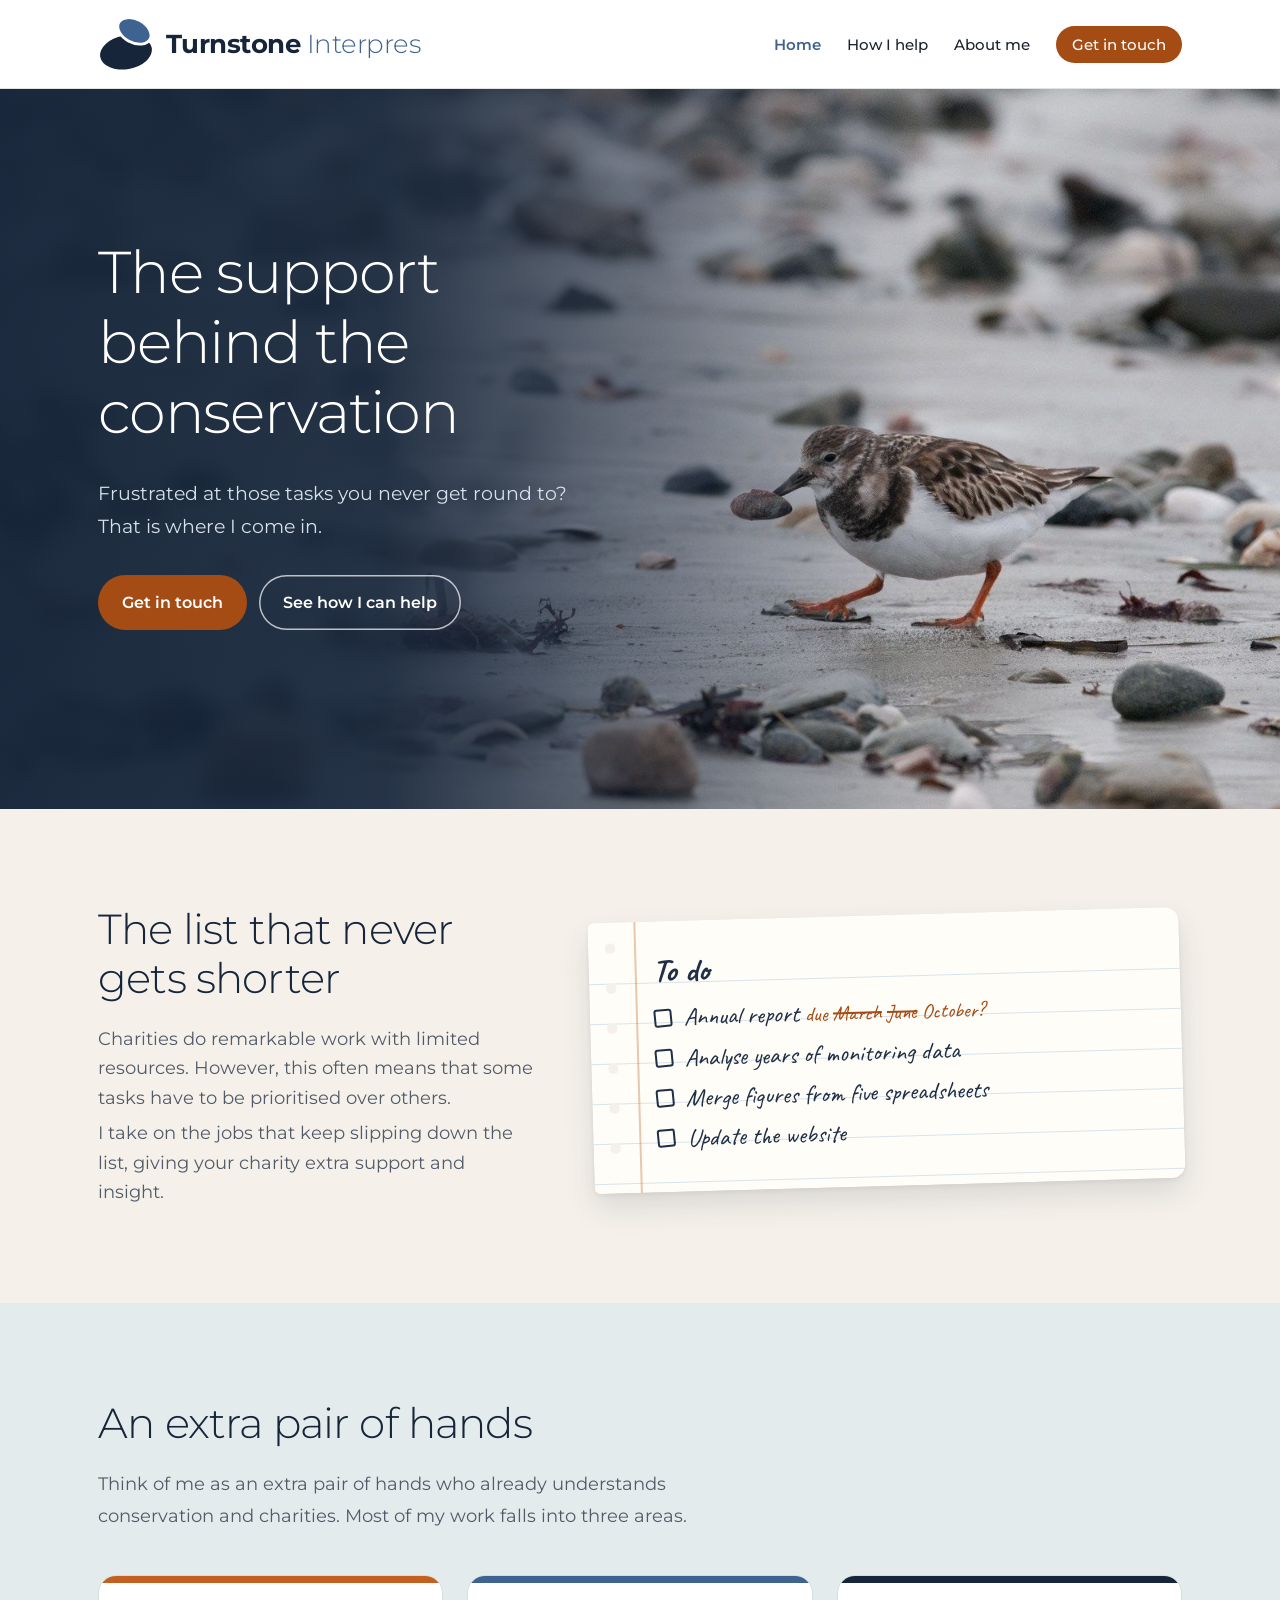
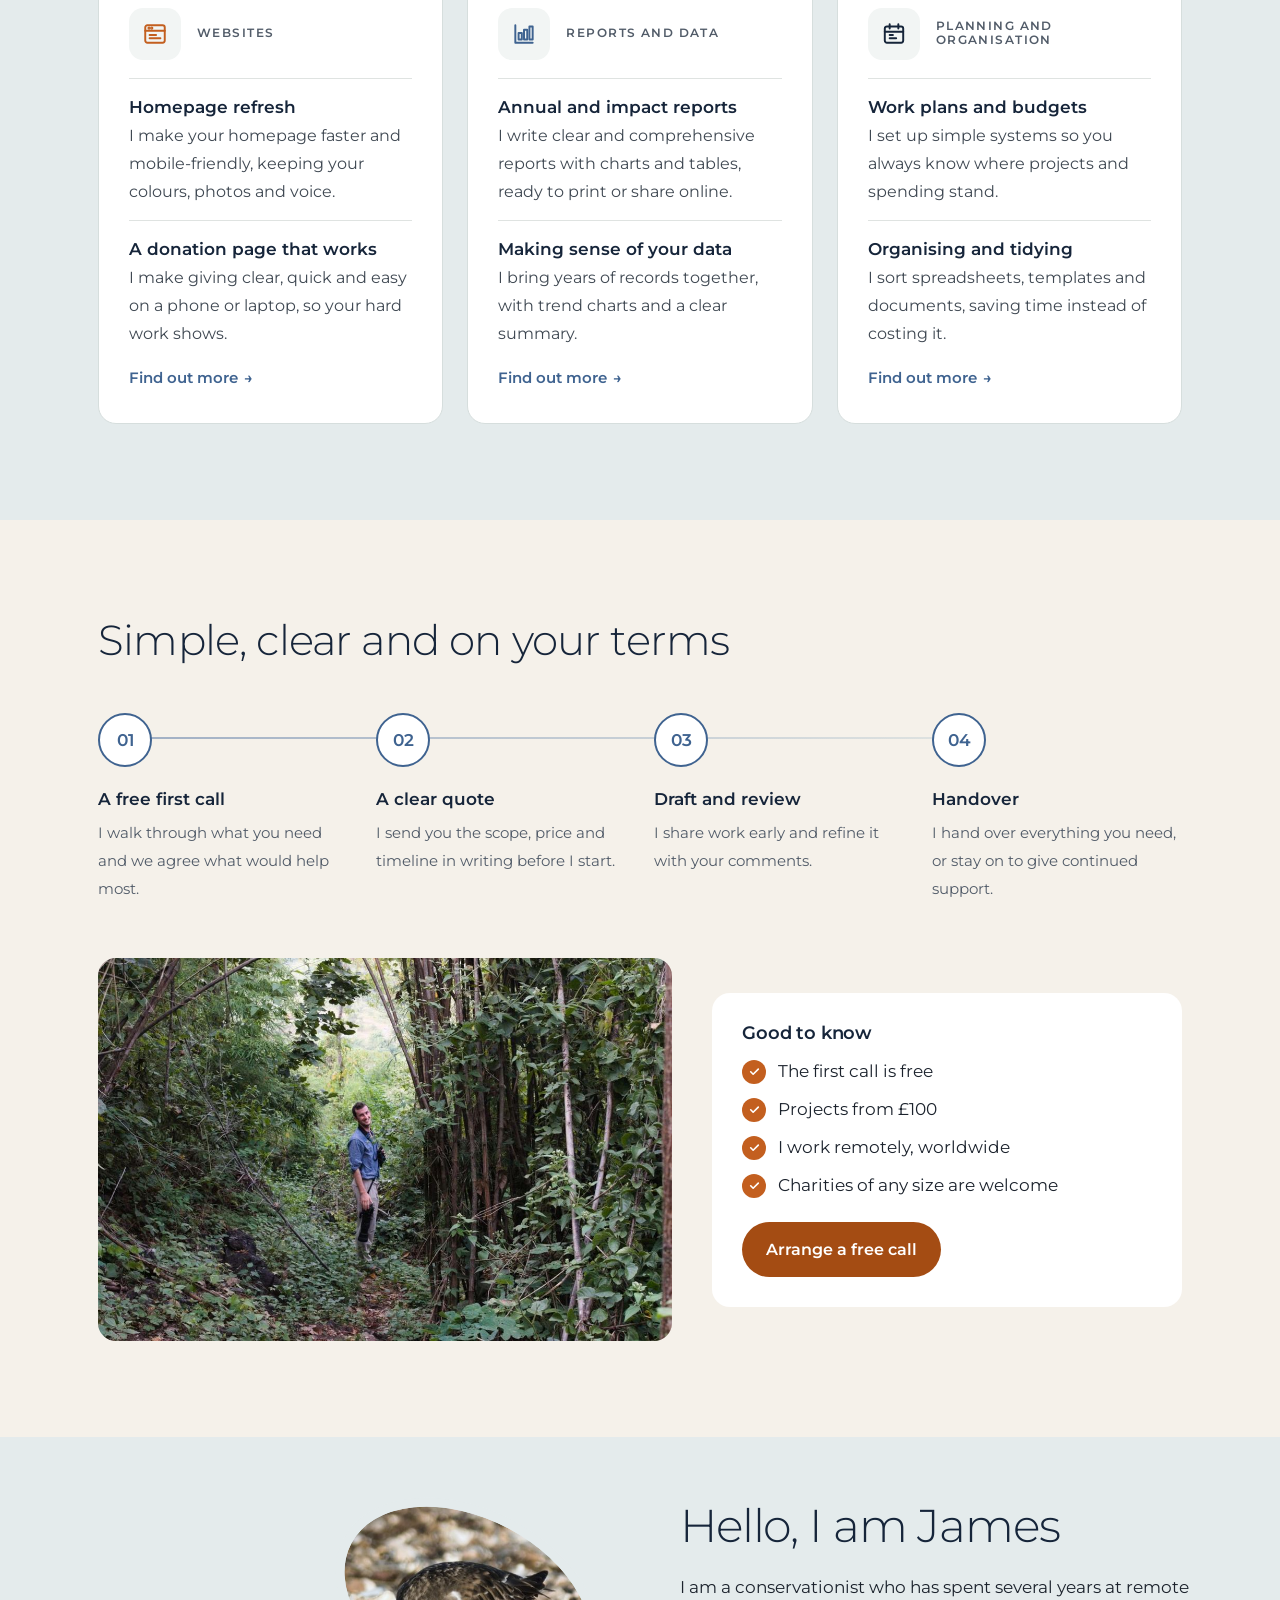
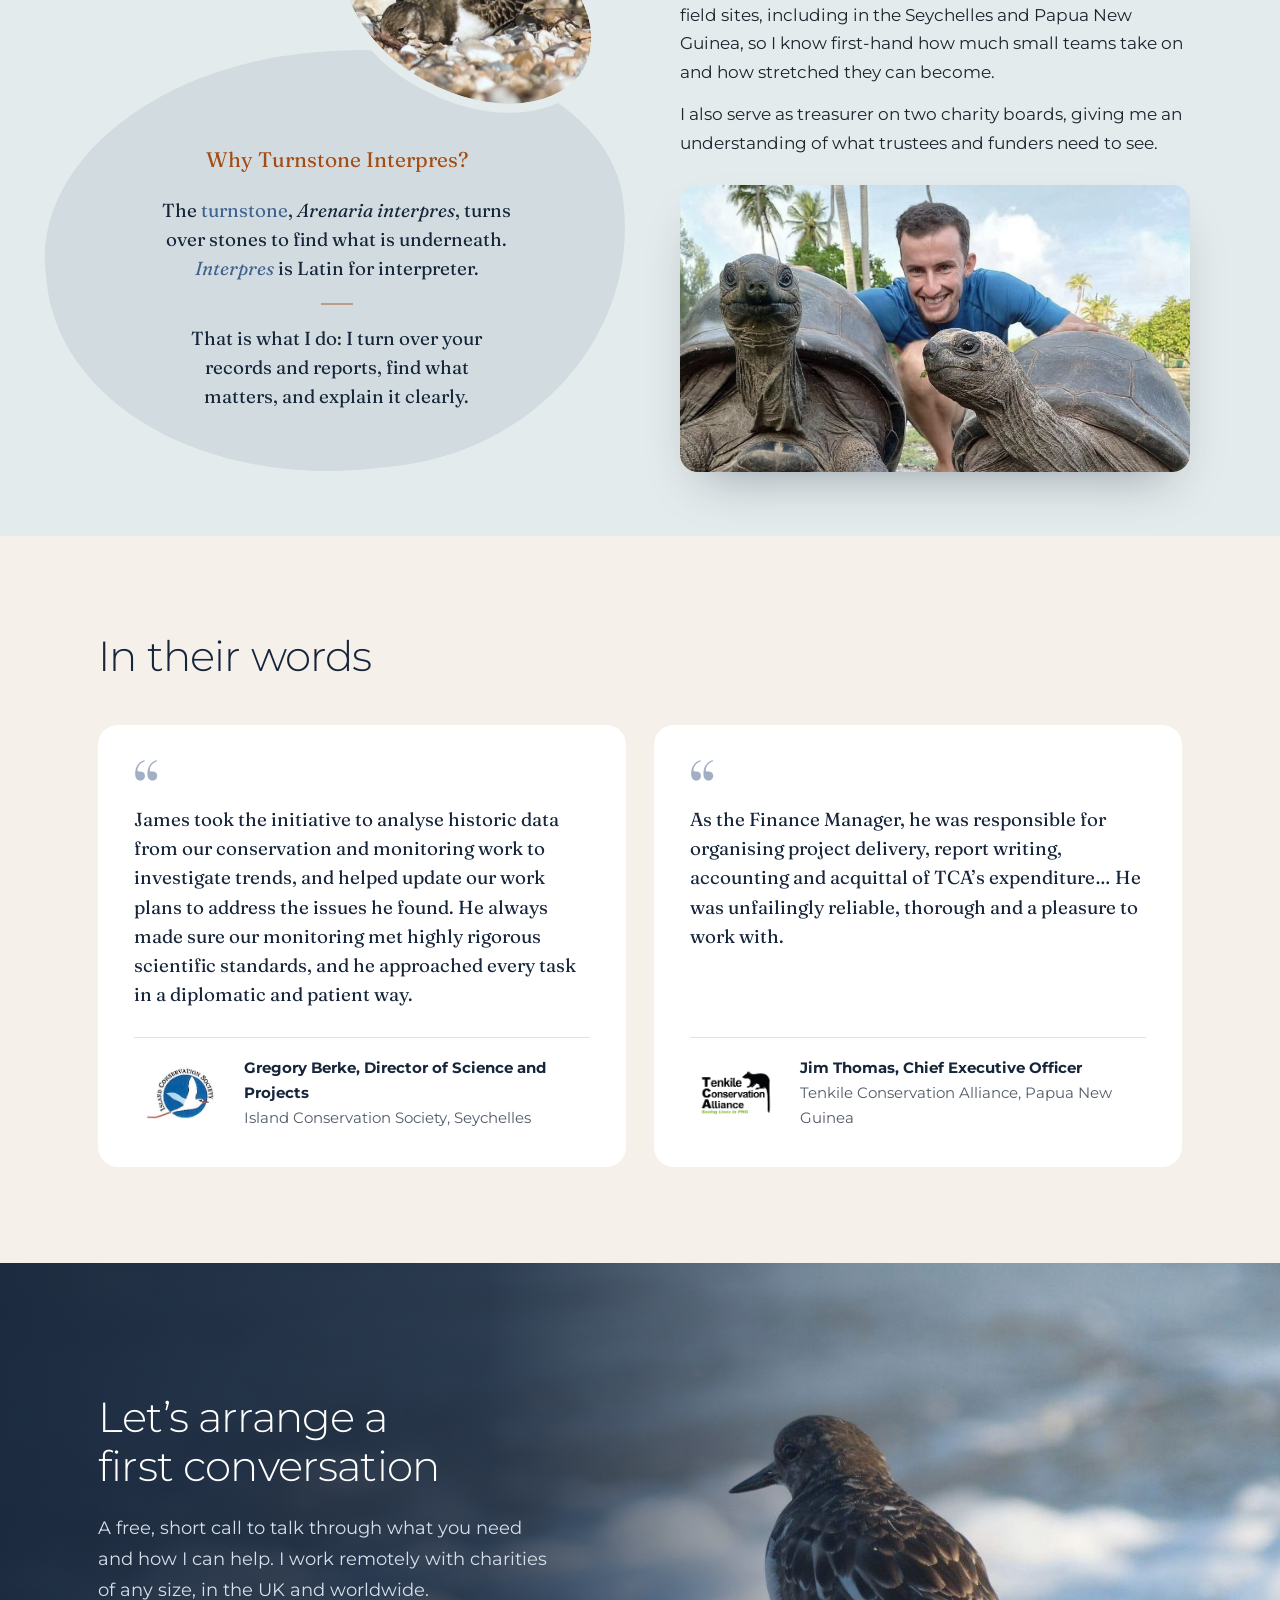
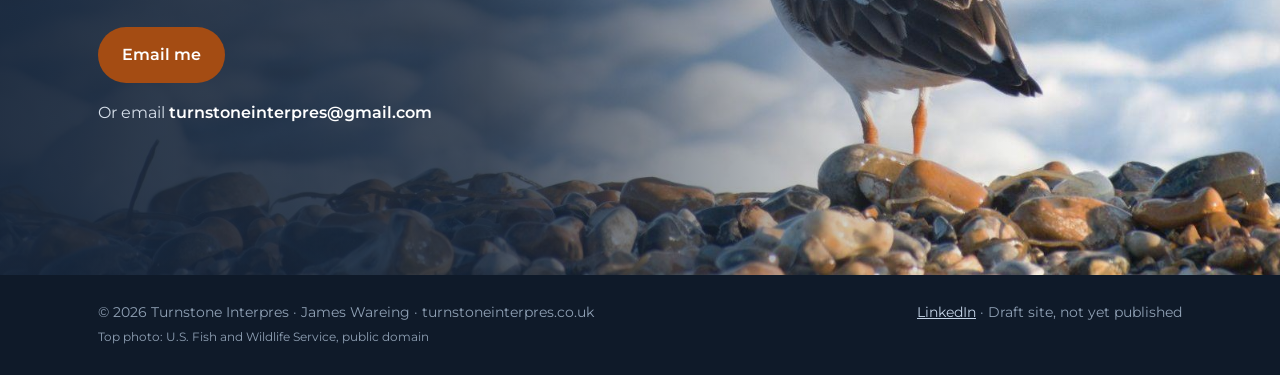
==== commit 840bb9a3: "Remove service taglines" ====
--- a/index.html
+++ b/index.html
@@ -6,12 +6,12 @@
 <title>Turnstone Interpres | Support for conservation charities</title>
 <meta name="description" content="Turnstone Interpres provides practical reporting, data analysis, administration and website support for conservation charities.">
 <meta name="robots" content="index, follow">
-<link rel="canonical" href="https://jtwareing.github.io/turnstone-interpres/">
+<link rel="canonical" href="https://turnstoneinterpres.co.uk/">
 <meta property="og:type" content="website">
 <meta property="og:title" content="Turnstone Interpres | Support for conservation charities">
 <meta property="og:description" content="Turnstone Interpres provides practical reporting, data analysis, administration and website support for conservation charities.">
-<meta property="og:url" content="https://jtwareing.github.io/turnstone-interpres/">
-<meta property="og:image" content="https://jtwareing.github.io/turnstone-interpres/images/hero-pebble-wide.jpg">
+<meta property="og:url" content="https://turnstoneinterpres.co.uk/">
+<meta property="og:image" content="https://turnstoneinterpres.co.uk/images/hero-pebble-wide.jpg">
 <meta property="og:image:alt" content="A ruddy turnstone on a stony beach">
 <meta name="twitter:card" content="summary_large_image">
 <link rel="icon" href="images/favicon.svg" type="image/svg+xml">
@@ -85,17 +85,17 @@
       <p class="lead">Think of me as an extra pair of hands who already understands conservation and charities. Most of my work falls into three areas.</p>
       <div class="services">
         <div class="card c-web">
-          <div class="card-head"><div class="badge"><svg class="icon" aria-hidden="true" viewBox="0 0 24 24"><rect x="3" y="4" width="18" height="16" rx="2"/><path d="M3 9h18"/><circle cx="6.5" cy="6.5" r=".6"/><circle cx="9" cy="6.5" r=".6"/><path d="M7 13h6M7 16h10"/></svg></div><div class="tag">Websites</div><h3>Look as good as your work</h3></div>
+          <div class="card-head"><div class="badge"><svg class="icon" aria-hidden="true" viewBox="0 0 24 24"><rect x="3" y="4" width="18" height="16" rx="2"/><path d="M3 9h18"/><circle cx="6.5" cy="6.5" r=".6"/><circle cx="9" cy="6.5" r=".6"/><path d="M7 13h6M7 16h10"/></svg></div><h3 class="tag">Websites</h3></div>
           <ul><li><strong>Homepage refresh</strong><span>I make your homepage faster and mobile-friendly, keeping your colours, photos and voice.</span></li><li><strong>A donation page that works</strong><span>I make giving clear, quick and easy on a phone or laptop, so your hard work shows.</span></li></ul>
           <a class="more" href="what-i-do.html#websites" aria-label="Find out more about websites">Find out more</a>
         </div>
         <div class="card c-rep">
-          <div class="card-head"><div class="badge"><svg class="icon" aria-hidden="true" viewBox="0 0 24 24"><path d="M4 4v16h16"/><rect x="7" y="11" width="3" height="6"/><rect x="12" y="8" width="3" height="9"/><rect x="17" y="5" width="3" height="12"/></svg></div><div class="tag">Reports and data</div><h3>Show what you achieve</h3></div>
+          <div class="card-head"><div class="badge"><svg class="icon" aria-hidden="true" viewBox="0 0 24 24"><path d="M4 4v16h16"/><rect x="7" y="11" width="3" height="6"/><rect x="12" y="8" width="3" height="9"/><rect x="17" y="5" width="3" height="12"/></svg></div><h3 class="tag">Reports and data</h3></div>
           <ul><li><strong>Annual and impact reports</strong><span>I write clear and comprehensive reports with charts and tables, ready to print or share online.</span></li><li><strong>Making sense of your data</strong><span>I bring years of records together, with trend charts and a clear summary.</span></li></ul>
           <a class="more" href="what-i-do.html#reports" aria-label="Find out more about reports and data">Find out more</a>
         </div>
         <div class="card c-plan">
-          <div class="card-head"><div class="badge"><svg class="icon" aria-hidden="true" viewBox="0 0 24 24"><rect x="3.5" y="5" width="17" height="15" rx="2"/><path d="M3.5 10h17M8 3v4M16 3v4"/><path d="M8 13h3M8 16h6"/></svg></div><div class="tag">Planning and organisation</div><h3>Get things moving</h3></div>
+          <div class="card-head"><div class="badge"><svg class="icon" aria-hidden="true" viewBox="0 0 24 24"><rect x="3.5" y="5" width="17" height="15" rx="2"/><path d="M3.5 10h17M8 3v4M16 3v4"/><path d="M8 13h3M8 16h6"/></svg></div><h3 class="tag">Planning and organisation</h3></div>
           <ul><li><strong>Work plans and budgets</strong><span>I set up simple systems so you always know where projects and spending stand.</span></li><li><strong>Organising and tidying</strong><span>I sort spreadsheets, templates and documents, saving time instead of costing it.</span></li></ul>
           <a class="more" href="what-i-do.html#admin" aria-label="Find out more about planning and organisation">Find out more</a>
         </div>
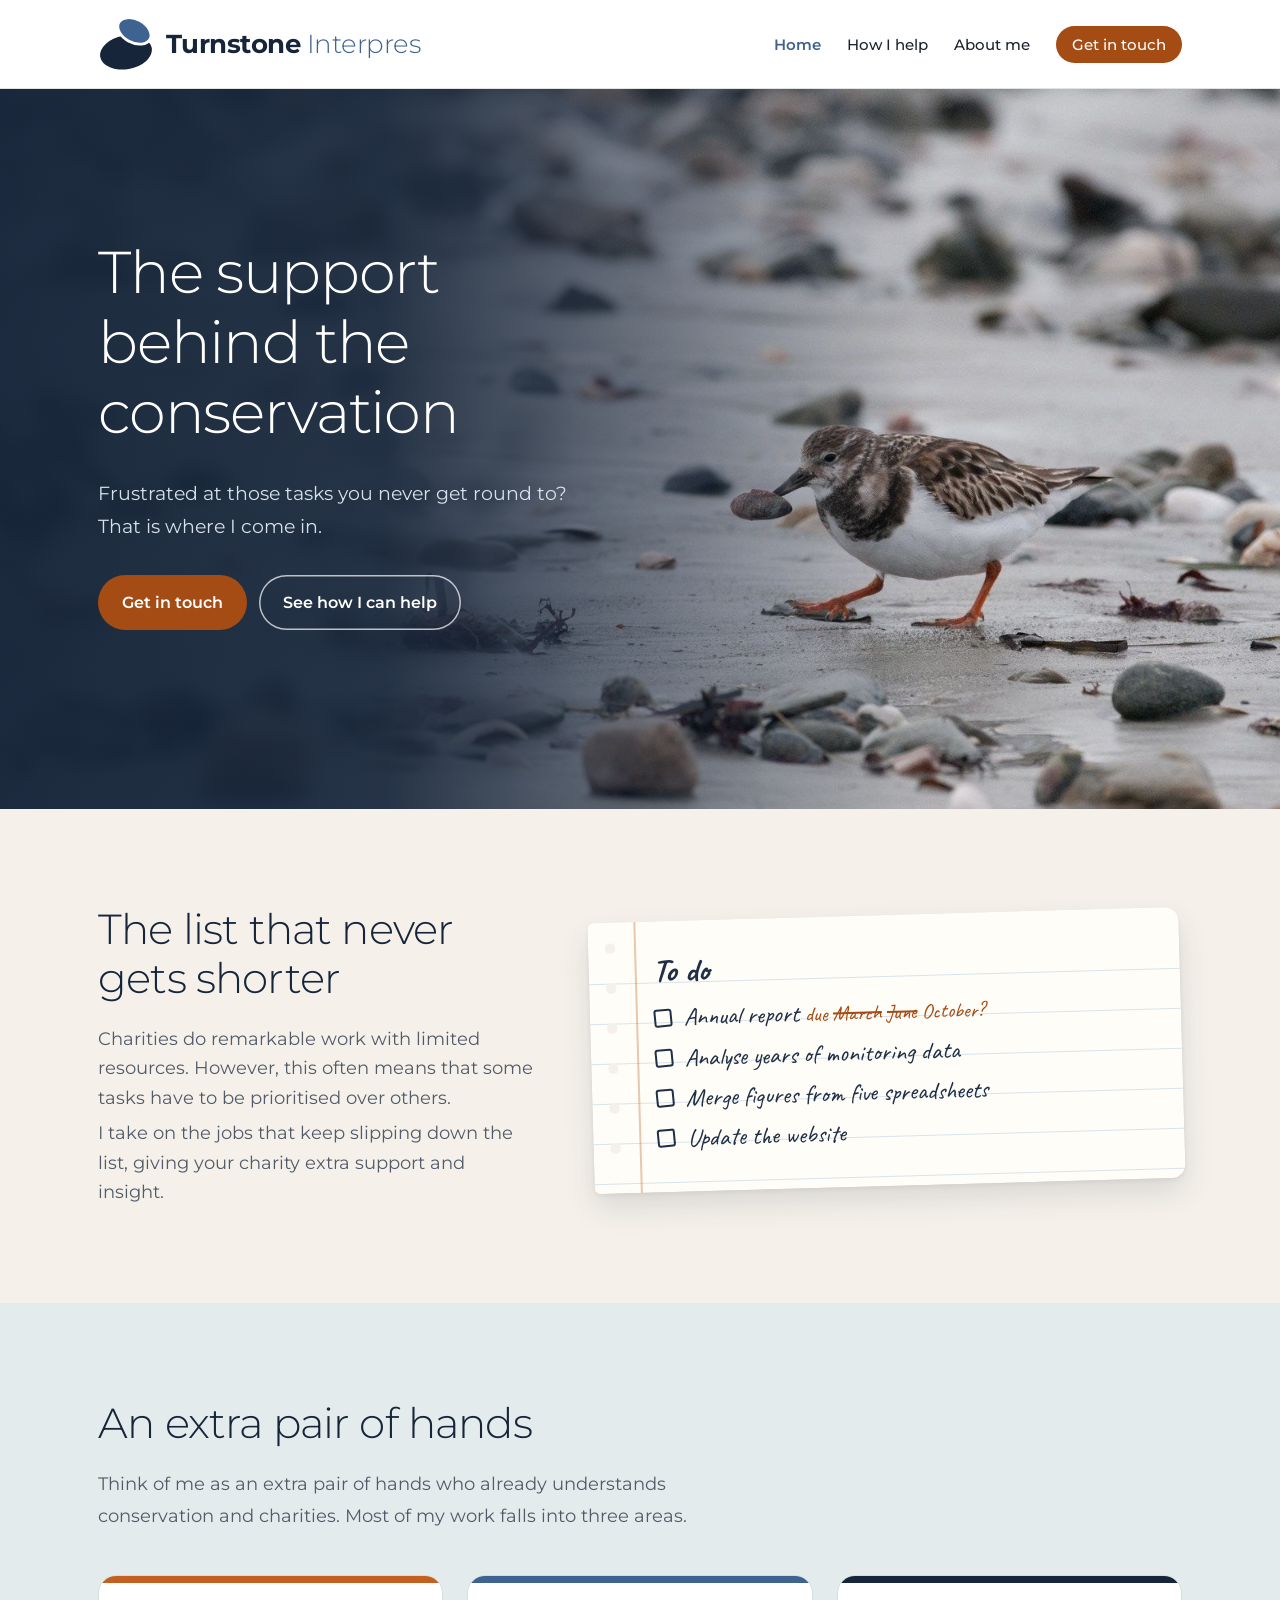
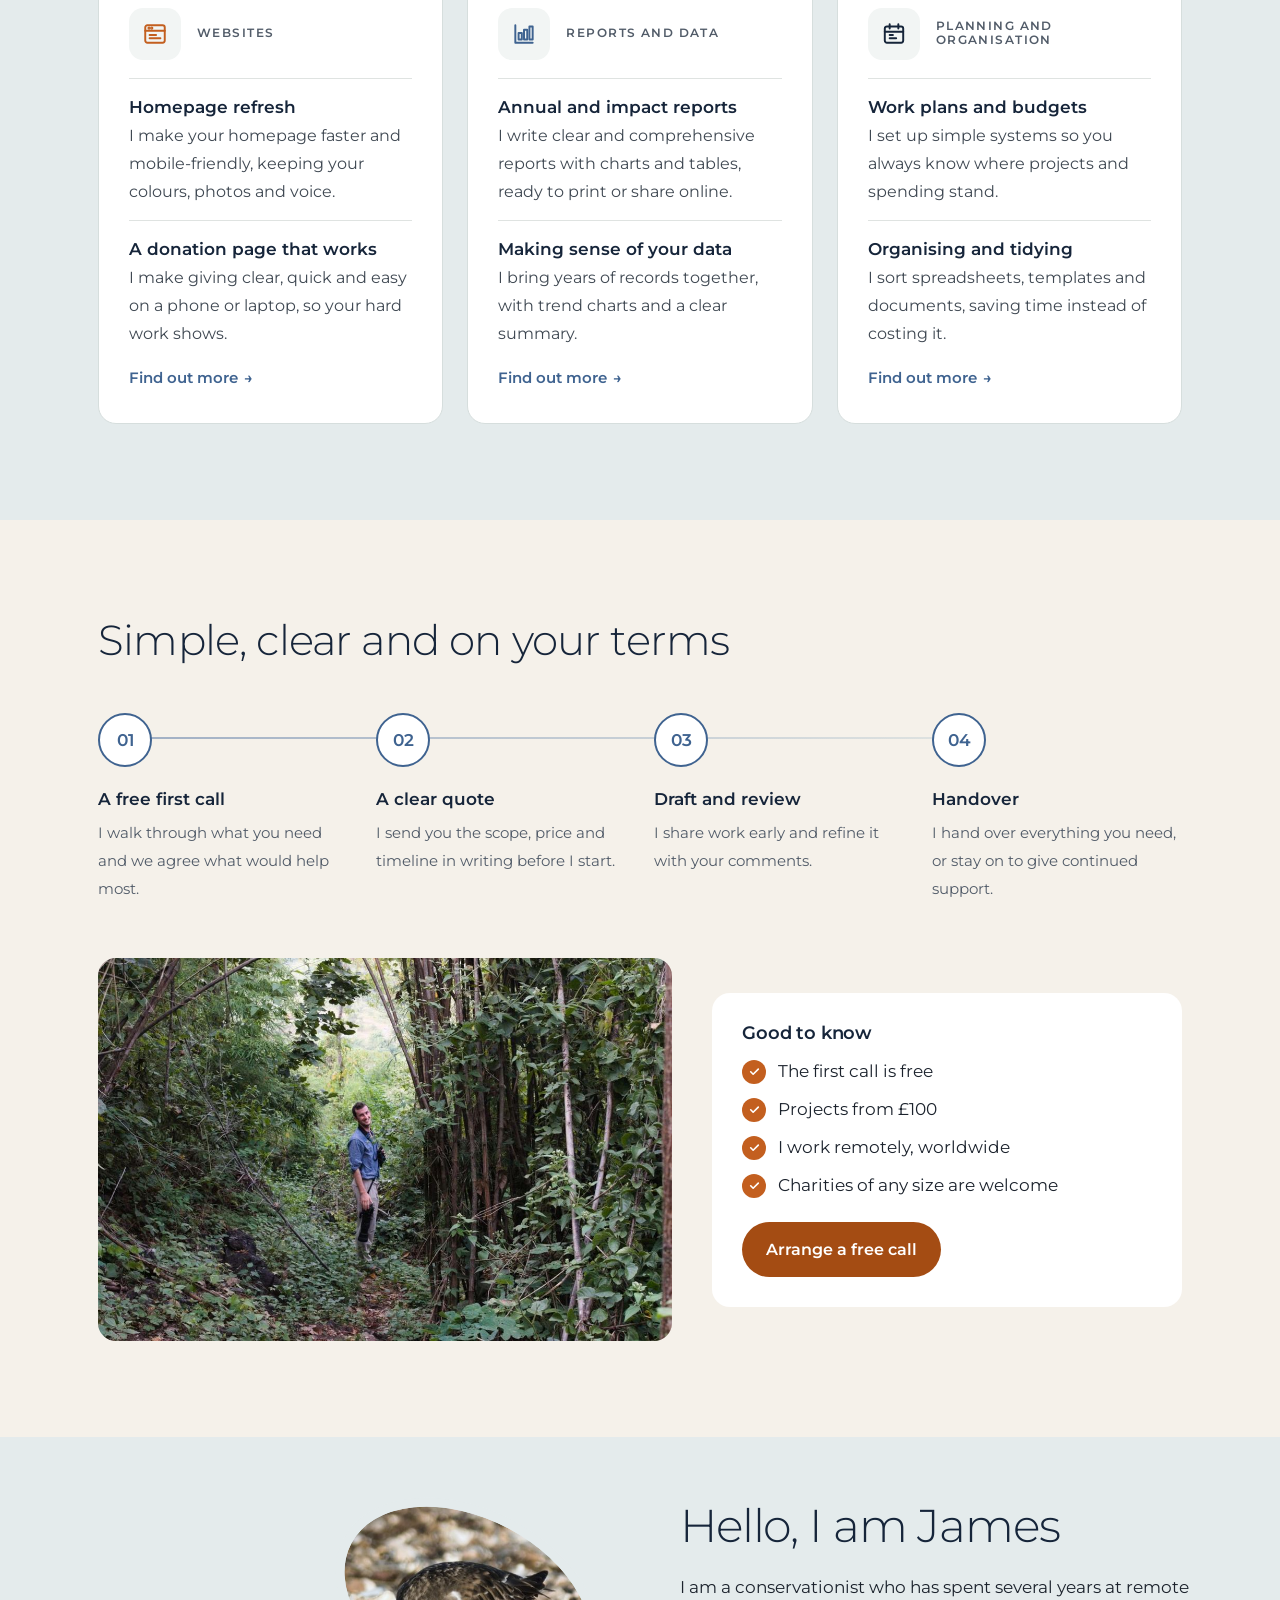
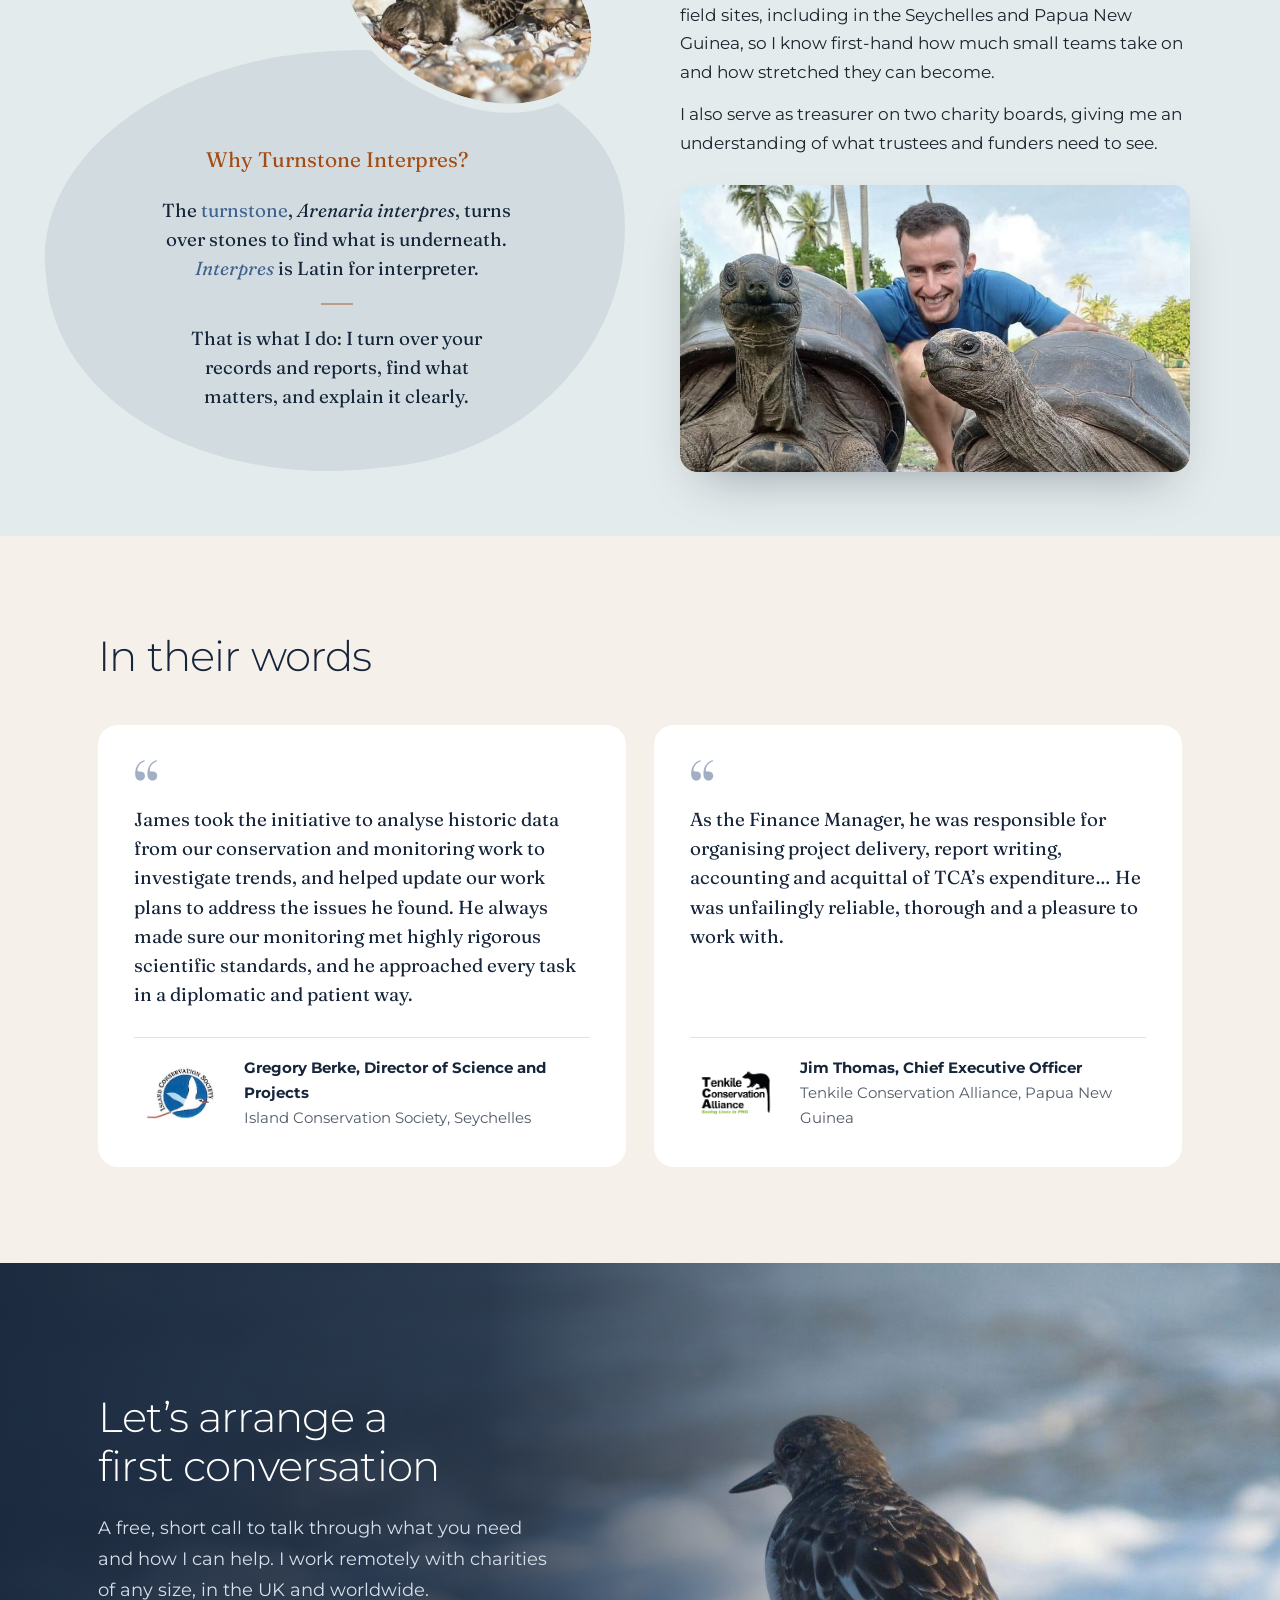
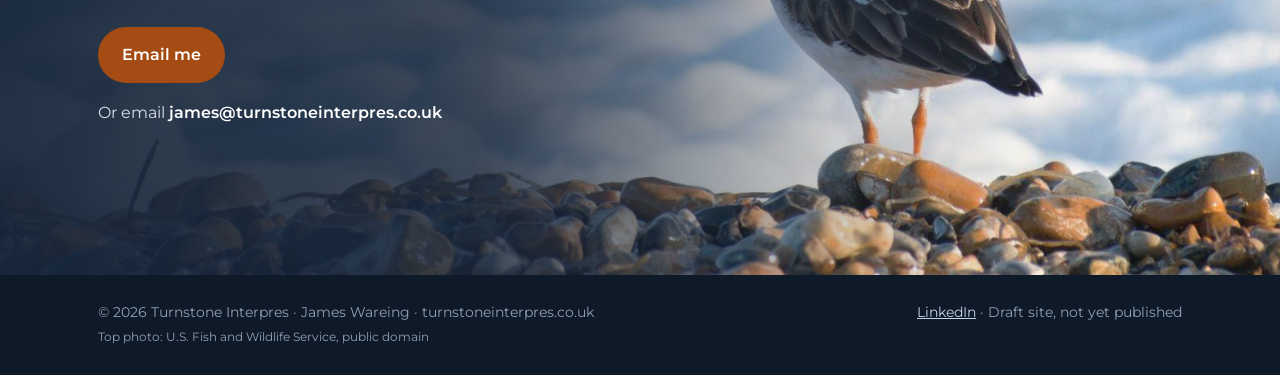
==== commit 1e146de3: "Update contact email to domain address" ====
--- a/index.html
+++ b/index.html
@@ -171,8 +171,8 @@
     <div class="wrap">
       <h2>Let&rsquo;s arrange a first conversation</h2>
       <p>A free, short call to talk through what you need and how I can help. I work remotely with charities of any size, in the UK and worldwide.</p>
-      <a class="btn primary" href="mailto:turnstoneinterpres@gmail.com?subject=First%20conversation">Email me</a>
-      <p class="email-line">Or email <a href="mailto:turnstoneinterpres@gmail.com?subject=First%20conversation">turnstoneinterpres@gmail.com</a></p>
+      <a class="btn primary" href="mailto:james@turnstoneinterpres.co.uk?subject=First%20conversation">Email me</a>
+      <p class="email-line">Or email <a href="mailto:james@turnstoneinterpres.co.uk?subject=First%20conversation">james@turnstoneinterpres.co.uk</a></p>
     </div>
   </section>
 </main>
